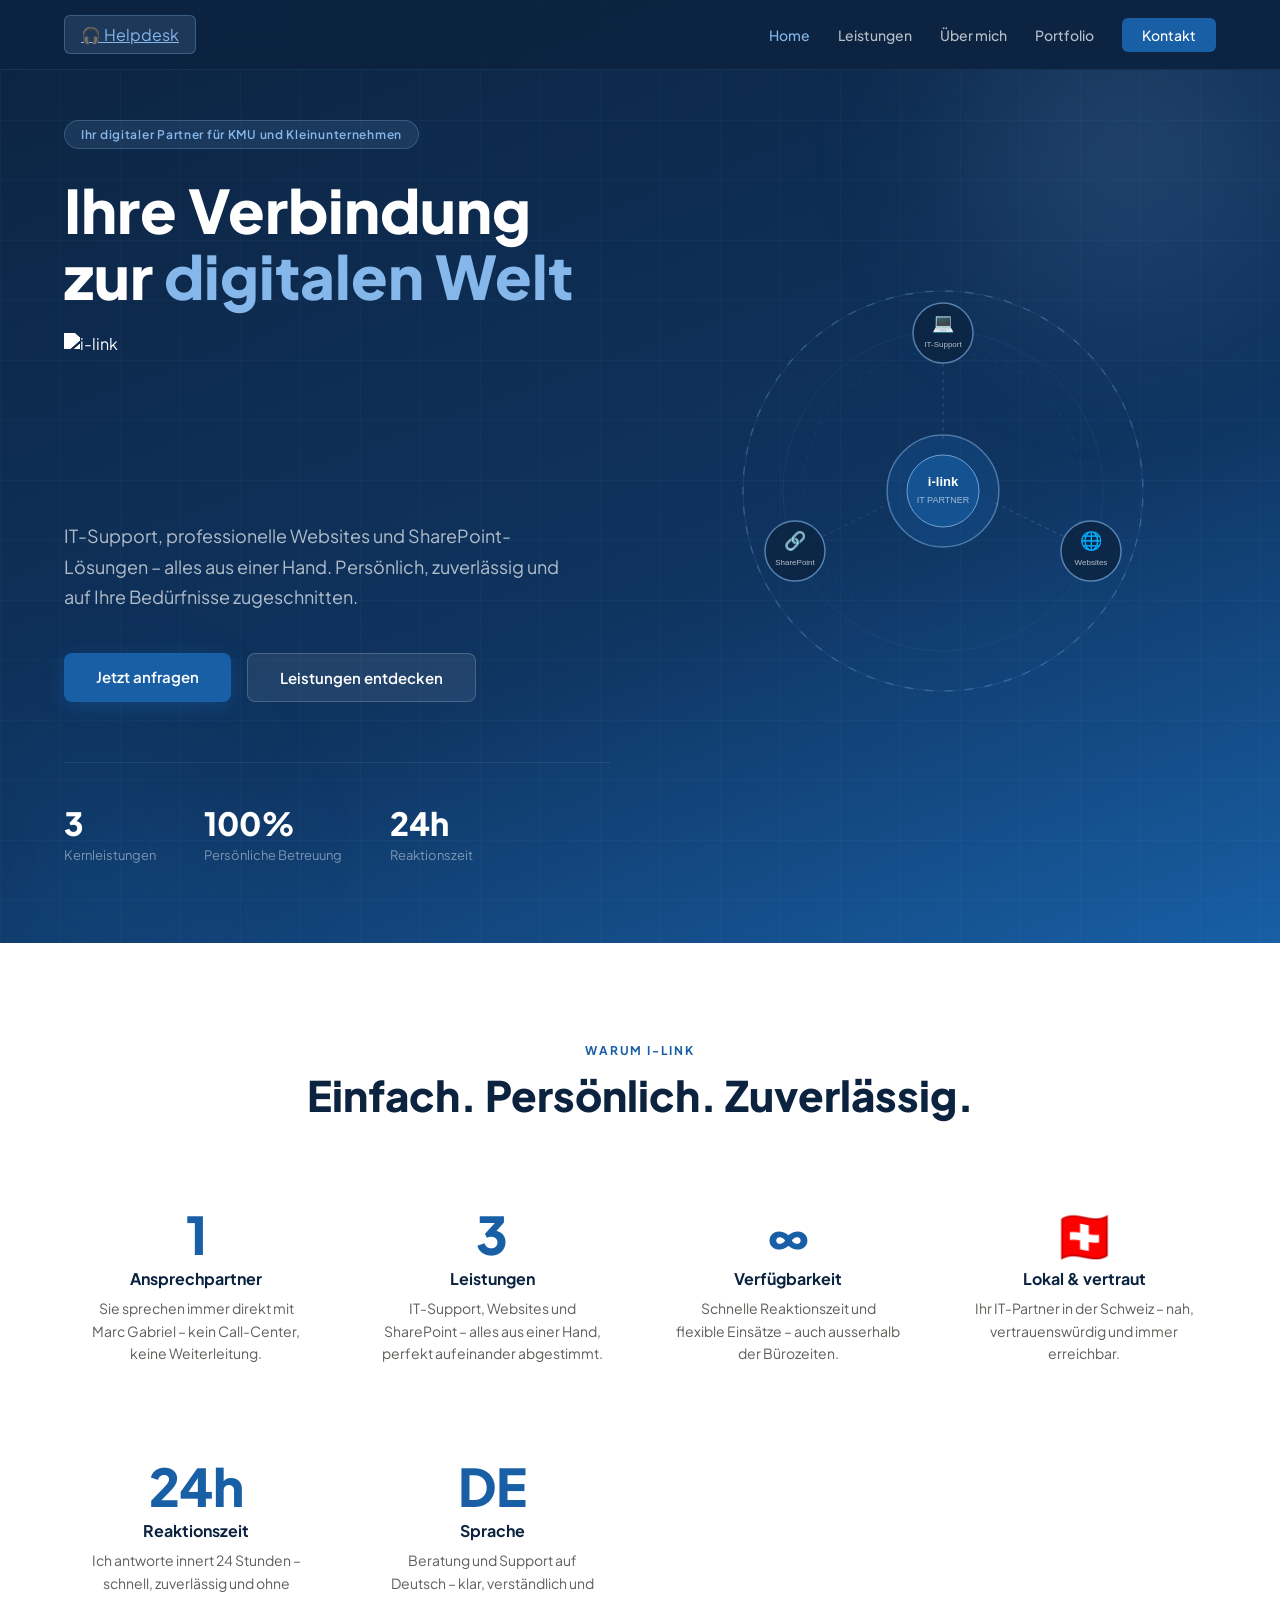
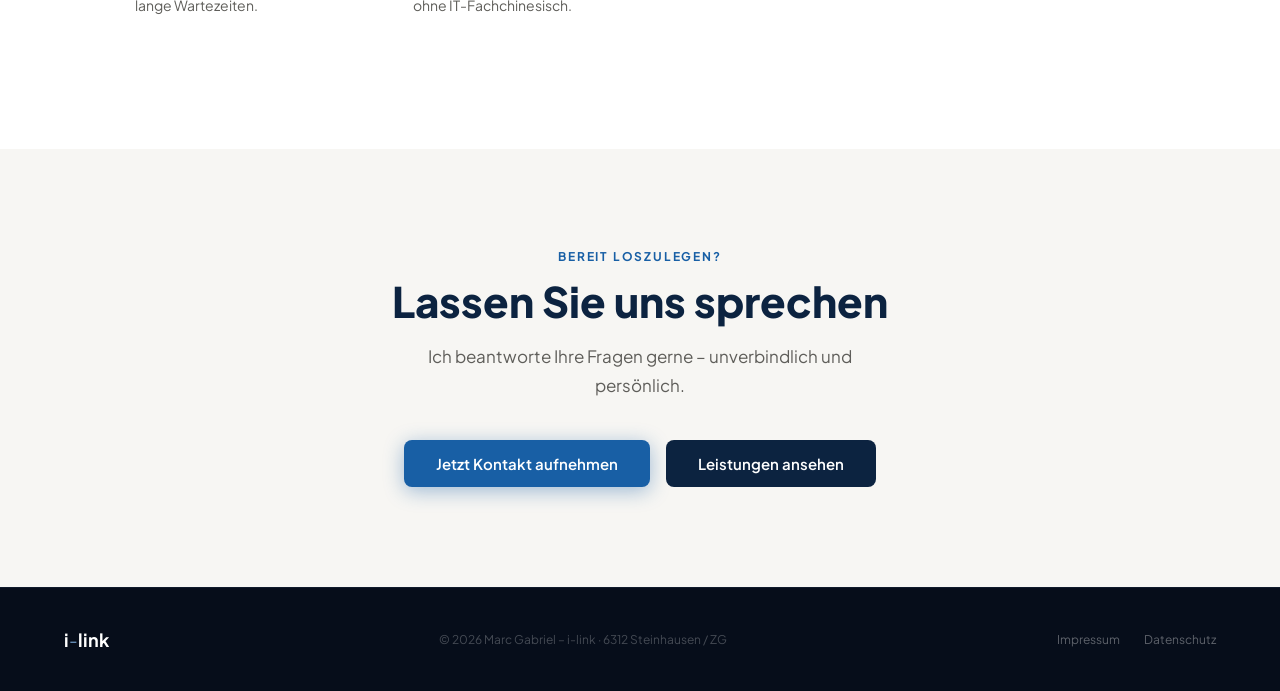
==== index.html @ 724ae257 "Add files via upload" ====
<!DOCTYPE html>
<html lang="de">
<head>
  <meta charset="UTF-8">
  <meta name="viewport" content="width=device-width, initial-scale=1.0">
  <title>i-link – Ihre Verbindung zur digitalen Welt</title>
  <link rel="stylesheet" href="style.css">
  <style>
    .hero { background: linear-gradient(160deg, var(--blue-dark) 0%, #0f3460 60%, #185FA5 100%); min-height: 100vh; display: grid; grid-template-columns: 1fr 1fr; align-items: center; gap: 60px; padding: 120px 5% 80px; position: relative; overflow: hidden; }
    .hero::before { content: ''; position: absolute; inset: 0; background-image: linear-gradient(rgba(133,183,235,0.04) 1px, transparent 1px), linear-gradient(90deg, rgba(133,183,235,0.04) 1px, transparent 1px); background-size: 60px 60px; pointer-events: none; }
    .orb { position: absolute; border-radius: 50%; filter: blur(60px); animation: float 8s ease-in-out infinite; pointer-events: none; }
    .orb-1 { width: 500px; height: 500px; background: radial-gradient(circle, rgba(133,183,235,0.18) 0%, transparent 70%); top: -100px; right: -100px; }
    .orb-2 { width: 350px; height: 350px; background: radial-gradient(circle, rgba(24,95,165,0.25) 0%, transparent 70%); bottom: -80px; left: -80px; animation-delay: -3s; }
    @keyframes float { 0%,100% { transform: translateY(0) scale(1); } 50% { transform: translateY(-30px) scale(1.05); } }
    .hero-content { max-width: 680px; position: relative; z-index: 1; }
    .hero-badge { display: inline-flex; align-items: center; gap: 8px; background: rgba(133,183,235,0.12); border: 1px solid rgba(133,183,235,0.25); color: var(--blue-mid); padding: 6px 16px; border-radius: 99px; font-size: 12px; font-weight: 600; letter-spacing: 0.06em; margin-bottom: 28px; animation: fadeSlideDown 0.8s ease 0.2s both; }
    @keyframes fadeSlideDown { from { opacity: 0; transform: translateY(-20px); } to { opacity: 1; transform: translateY(0); } }
    .hero h1 { font-size: clamp(36px, 5vw, 60px); font-weight: 800; color: var(--white); line-height: 1.1; margin-bottom: 24px; animation: fadeSlideUp 0.9s ease 0.4s both; }
    .hero h1 span { color: var(--blue-mid); }
    @keyframes fadeSlideUp { from { opacity: 0; transform: translateY(30px); } to { opacity: 1; transform: translateY(0); } }
    .hero-sub { font-size: 18px; color: rgba(255,255,255,0.68); line-height: 1.7; margin-bottom: 40px; max-width: 520px; animation: fadeSlideUp 0.9s ease 0.6s both; }
    .hero-btns { display: flex; gap: 16px; flex-wrap: wrap; animation: fadeSlideUp 0.9s ease 0.8s both; }
    .hero-stats { display: flex; gap: 48px; margin-top: 60px; padding-top: 40px; border-top: 1px solid rgba(255,255,255,0.08); animation: fadeSlideUp 0.9s ease 1s both; }
    .stat-num { font-size: 32px; font-weight: 800; color: var(--white); }
    .stat-label { font-size: 13px; color: rgba(255,255,255,0.45); margin-top: 4px; }
    .hero-visual { position: relative; z-index: 1; display: flex; align-items: center; justify-content: center; }
    .why-grid { display: grid; grid-template-columns: repeat(auto-fit, minmax(220px, 1fr)); gap: 32px; }
    .why-item { text-align: center; padding: 32px 20px; border-radius: 16px; transition: background 0.3s, transform 0.3s; }
    .why-item:hover { background: var(--blue-light); transform: translateY(-4px); }
    .why-num { font-size: 52px; font-weight: 800; color: var(--blue-main); line-height: 1; margin-bottom: 8px; display: block; }
    .why-title { font-size: 16px; font-weight: 700; color: var(--blue-dark); margin-bottom: 8px; }
    .why-desc { font-size: 14px; color: var(--gray); line-height: 1.6; }
    @media (max-width: 900px) { .hero { grid-template-columns: 1fr; } .hero-visual { display: none; } }
    @media (max-width: 768px) { .hero { padding: 100px 5% 60px; } .hero-stats { gap: 20px; flex-wrap: wrap; } }
  </style>
</head>
<body>

<nav id="navbar">
  <a href="mailto:helpdesk@i-link.ch" class="nav-helpdesk">🎧 Helpdesk</a>
  <ul class="nav-links">
    <li><a href="index.html" class="active">Home</a></li>
    <li><a href="leistungen.html">Leistungen</a></li>
    <li><a href="ueber-mich.html">Über mich</a></li>
    <li><a href="portfolio.html">Portfolio</a></li>
    <li><a href="kontakt.html" class="nav-cta">Kontakt</a></li>
  </ul>
  <div class="hamburger" id="hamburger" onclick="toggleMenu()">
    <span id="h1"></span><span id="h2"></span><span id="h3"></span>
  </div>
</nav>
<div class="mobile-menu" id="mobileMenu">
  <a href="index.html" onclick="toggleMenu()">Home</a>
  <a href="leistungen.html" onclick="toggleMenu()">Leistungen</a>
  <a href="ueber-mich.html" onclick="toggleMenu()">Über mich</a>
  <a href="portfolio.html" onclick="toggleMenu()">Portfolio</a>
  <a href="kontakt.html" onclick="toggleMenu()" class="nav-cta">Kontakt</a>
  <a href="mailto:helpdesk@i-link.ch" onclick="toggleMenu()">🎧 Helpdesk</a>
</div>

<!-- HERO -->
<section class="hero">
  <div class="orb orb-1"></div>
  <div class="orb orb-2"></div>
  <div class="hero-content">
    <div class="hero-badge">Ihr digitaler Partner für KMU und Kleinunternehmen</div>
    <h1>Ihre Verbindung zur <span>digitalen Welt</span></h1>
    <div style="margin-bottom:28px;">
      <img src="Logo_Slogan.png" alt="i-link" style="height:160px;width:auto;display:block;mix-blend-mode:screen;filter:brightness(10);">
    </div>
    <p class="hero-sub">IT-Support, professionelle Websites und SharePoint-Lösungen – alles aus einer Hand. Persönlich, zuverlässig und auf Ihre Bedürfnisse zugeschnitten.</p>
    <div class="hero-btns">
      <a href="kontakt.html" class="btn-primary">Jetzt anfragen</a>
      <a href="leistungen.html" class="btn-secondary">Leistungen entdecken</a>
    </div>
    <div class="hero-stats">
      <div><div class="stat-num">3</div><div class="stat-label">Kernleistungen</div></div>
      <div><div class="stat-num">100%</div><div class="stat-label">Persönliche Betreuung</div></div>
      <div><div class="stat-num">24h</div><div class="stat-label">Reaktionszeit</div></div>
    </div>
  </div>
  <div class="hero-visual">
    <svg viewBox="0 0 480 480" width="100%" style="max-width:480px;" xmlns="http://www.w3.org/2000/svg">
      <circle cx="240" cy="240" r="200" fill="none" stroke="rgba(133,183,235,0.12)" stroke-width="1"/>
      <circle cx="240" cy="240" r="160" fill="none" stroke="rgba(133,183,235,0.08)" stroke-width="1"/>
      <circle cx="240" cy="240" r="200" fill="none" stroke="rgba(133,183,235,0.25)" stroke-width="1.5" stroke-dasharray="8 12">
        <animateTransform attributeName="transform" type="rotate" from="0 240 240" to="360 240 240" dur="30s" repeatCount="indefinite"/>
      </circle>
      <circle cx="240" cy="240" r="140" fill="none" stroke="rgba(24,95,165,0.3)" stroke-width="1" stroke-dasharray="4 8">
        <animateTransform attributeName="transform" type="rotate" from="360 240 240" to="0 240 240" dur="20s" repeatCount="indefinite"/>
      </circle>
      <circle cx="240" cy="240" r="52" fill="rgba(24,95,165,0.3)" stroke="rgba(133,183,235,0.5)" stroke-width="1.5">
        <animate attributeName="r" values="52;56;52" dur="3s" repeatCount="indefinite"/>
      </circle>
      <circle cx="240" cy="240" r="36" fill="rgba(24,95,165,0.6)" stroke="rgba(133,183,235,0.8)" stroke-width="1"/>
      <text x="240" y="235" text-anchor="middle" fill="white" font-size="13" font-family="sans-serif" font-weight="600">i-link</text>
      <text x="240" y="252" text-anchor="middle" fill="rgba(255,255,255,0.6)" font-size="9" font-family="sans-serif">IT PARTNER</text>
      <line x1="240" y1="188" x2="240" y2="100" stroke="rgba(133,183,235,0.4)" stroke-width="1" stroke-dasharray="4 4"><animate attributeName="stroke-opacity" values="0.4;0.8;0.4" dur="2s" repeatCount="indefinite"/></line>
      <circle cx="240" cy="82" r="30" fill="rgba(12,35,64,0.8)" stroke="rgba(133,183,235,0.6)" stroke-width="1.5"/>
      <text x="240" y="78" text-anchor="middle" fill="white" font-size="18">💻</text>
      <text x="240" y="96" text-anchor="middle" fill="rgba(255,255,255,0.7)" font-size="8" font-family="sans-serif">IT-Support</text>
      <line x1="292" y1="252" x2="370" y2="290" stroke="rgba(133,183,235,0.4)" stroke-width="1" stroke-dasharray="4 4"><animate attributeName="stroke-opacity" values="0.4;0.8;0.4" dur="2.5s" repeatCount="indefinite" begin="0.8s"/></line>
      <circle cx="388" cy="300" r="30" fill="rgba(12,35,64,0.8)" stroke="rgba(133,183,235,0.6)" stroke-width="1.5"/>
      <text x="388" y="296" text-anchor="middle" fill="white" font-size="18">🌐</text>
      <text x="388" y="314" text-anchor="middle" fill="rgba(255,255,255,0.7)" font-size="8" font-family="sans-serif">Websites</text>
      <line x1="188" y1="252" x2="110" y2="290" stroke="rgba(133,183,235,0.4)" stroke-width="1" stroke-dasharray="4 4"><animate attributeName="stroke-opacity" values="0.4;0.8;0.4" dur="3s" repeatCount="indefinite" begin="1.5s"/></line>
      <circle cx="92" cy="300" r="30" fill="rgba(12,35,64,0.8)" stroke="rgba(133,183,235,0.6)" stroke-width="1.5"/>
      <text x="92" y="296" text-anchor="middle" fill="white" font-size="18">🔗</text>
      <text x="92" y="314" text-anchor="middle" fill="rgba(255,255,255,0.7)" font-size="8" font-family="sans-serif">SharePoint</text>
    </svg>
  </div>
</section>

<!-- WARUM i-link -->
<section class="section section-light">
  <div style="text-align:center;margin-bottom:56px;">
    <div class="reveal"><div class="section-tag">Warum i-link</div></div>
    <div class="reveal reveal-delay-1"><h2 class="section-title">Einfach. Persönlich. Zuverlässig.</h2></div>
  </div>
  <div class="why-grid">
    <div class="why-item reveal reveal-delay-1"><span class="why-num">1</span><div class="why-title">Ansprechpartner</div><div class="why-desc">Sie sprechen immer direkt mit Marc Gabriel – kein Call-Center, keine Weiterleitung.</div></div>
    <div class="why-item reveal reveal-delay-2"><span class="why-num">3</span><div class="why-title">Leistungen</div><div class="why-desc">IT-Support, Websites und SharePoint – alles aus einer Hand, perfekt aufeinander abgestimmt.</div></div>
    <div class="why-item reveal reveal-delay-3"><span class="why-num">∞</span><div class="why-title">Verfügbarkeit</div><div class="why-desc">Schnelle Reaktionszeit und flexible Einsätze – auch ausserhalb der Bürozeiten.</div></div>
    <div class="why-item reveal reveal-delay-4"><span class="why-num">🇨🇭</span><div class="why-title">Lokal & vertraut</div><div class="why-desc">Ihr IT-Partner in der Schweiz – nah, vertrauenswürdig und immer erreichbar.</div></div>
    <div class="why-item reveal reveal-delay-1"><span class="why-num">24h</span><div class="why-title">Reaktionszeit</div><div class="why-desc">Ich antworte innert 24 Stunden – schnell, zuverlässig und ohne lange Wartezeiten.</div></div>
    <div class="why-item reveal reveal-delay-2"><span class="why-num">DE</span><div class="why-title">Sprache</div><div class="why-desc">Beratung und Support auf Deutsch – klar, verständlich und ohne IT-Fachchinesisch.</div></div>
  </div>
</section>

<!-- CTA -->
<section class="section section-gray">
  <div style="text-align:center;" class="reveal">
    <div class="section-tag">Bereit loszulegen?</div>
    <h2 class="section-title">Lassen Sie uns sprechen</h2>
    <p style="font-size:17px;color:var(--gray);line-height:1.7;max-width:500px;margin:0 auto 40px;">Ich beantworte Ihre Fragen gerne – unverbindlich und persönlich.</p>
    <div style="display:flex;gap:16px;justify-content:center;flex-wrap:wrap;">
      <a href="kontakt.html" class="btn-primary">Jetzt Kontakt aufnehmen</a>
      <a href="leistungen.html" style="background:var(--blue-dark);color:var(--white);padding:14px 32px;border-radius:8px;font-size:15px;font-weight:600;text-decoration:none;transition:opacity 0.2s;">Leistungen ansehen</a>
    </div>
  </div>
</section>

<footer>
  <div class="footer-logo">i<span>-</span>link</div>
  <div class="footer-copy">© 2026 Marc Gabriel – i-link · 6312 Steinhausen / ZG</div>
  <div class="footer-links">
    <a href="impressum.html">Impressum</a>
    <a href="datenschutz.html">Datenschutz</a>
  </div>
</footer>

<script src="script.js"></script>
</body>
</html>
---- style.css ----
@import url('https://fonts.googleapis.com/css2?family=Plus+Jakarta+Sans:wght@300;400;500;600;700;800&display=swap');

:root {
  --blue-dark: #0C2340;
  --blue-main: #185FA5;
  --blue-mid: #85B7EB;
  --blue-light: #E6F1FB;
  --anthrazit: #2C2C2A;
  --gray: #5F5E5A;
  --gray-light: #F7F6F3;
  --white: #ffffff;
}

* { margin: 0; padding: 0; box-sizing: border-box; }
html { scroll-behavior: smooth; }
body { font-family: 'Plus Jakarta Sans', sans-serif; color: var(--anthrazit); background: var(--white); overflow-x: hidden; }

/* REVEAL */
.reveal { opacity: 0; transform: translateY(40px); transition: opacity 0.7s ease, transform 0.7s ease; }
.reveal.visible { opacity: 1; transform: translateY(0); }
.reveal-delay-1 { transition-delay: 0.1s; }
.reveal-delay-2 { transition-delay: 0.2s; }
.reveal-delay-3 { transition-delay: 0.3s; }
.reveal-delay-4 { transition-delay: 0.4s; }

/* NAV */
nav {
  position: fixed; top: 0; left: 0; right: 0; z-index: 100;
  background: rgba(12,35,64,0.92);
  backdrop-filter: blur(16px);
  padding: 0 5%; height: 70px;
  display: flex; align-items: center; justify-content: space-between;
  border-bottom: 1px solid rgba(133,183,235,0.1);
  transition: background 0.3s;
}
nav.scrolled { background: rgba(12,35,64,0.98); box-shadow: 0 4px 30px rgba(0,0,0,0.3); }
.nav-logo { display: flex; align-items: center; gap: 12px; text-decoration: none; }
.nav-logo-text { font-size: 24px; font-weight: 700; color: var(--white); }
.nav-logo-text span { font-weight: 300; color: var(--blue-mid); }
.nav-tagline { font-size: 10px; color: var(--blue-mid); letter-spacing: 0.1em; }
.nav-links { display: flex; gap: 28px; list-style: none; align-items: center; }
.nav-links a { color: rgba(255,255,255,0.7); text-decoration: none; font-size: 14px; font-weight: 500; transition: color 0.2s; position: relative; }
.nav-links a::after { content: ''; position: absolute; bottom: -4px; left: 0; right: 0; height: 2px; background: var(--blue-mid); transform: scaleX(0); transition: transform 0.25s ease; }
.nav-links a:hover { color: var(--white); }
.nav-links a:hover::after { transform: scaleX(1); }
.nav-links a.active { color: var(--blue-mid); }
.nav-cta { background: var(--blue-main) !important; color: var(--white) !important; padding: 8px 20px !important; border-radius: 6px !important; }
.nav-cta::after { display: none !important; }
.nav-cta:hover { background: #1a6dbf !important; }
.nav-helpdesk { background: rgba(133,183,235,0.15) !important; border: 1px solid rgba(133,183,235,0.3) !important; color: var(--blue-mid) !important; padding: 8px 16px !important; border-radius: 6px !important; display: flex !important; align-items: center !important; gap: 6px !important; }
.nav-helpdesk::after { display: none !important; }

/* HAMBURGER */
.hamburger { display: none; flex-direction: column; gap: 5px; cursor: pointer; padding: 4px; }
.hamburger span { width: 24px; height: 2px; background: white; border-radius: 2px; transition: all 0.3s ease; display: block; }
.mobile-menu { display: none; position: fixed; top: 70px; left: 0; right: 0; background: rgba(12,35,64,0.98); backdrop-filter: blur(16px); padding: 16px 0; z-index: 99; border-bottom: 1px solid rgba(133,183,235,0.1); }
.mobile-menu.open { display: block; }
.mobile-menu a { display: block; padding: 14px 24px; color: rgba(255,255,255,0.8); text-decoration: none; font-size: 15px; font-weight: 500; border-bottom: 1px solid rgba(255,255,255,0.05); transition: color 0.2s, background 0.2s; }
.mobile-menu a:hover { color: white; background: rgba(255,255,255,0.05); }
.mobile-menu .nav-cta { margin: 12px 24px 4px; background: var(--blue-main) !important; border-radius: 8px; text-align: center; }

/* PAGE HERO */
.page-hero { background: linear-gradient(160deg, var(--blue-dark) 0%, #0f3460 100%); padding: 140px 5% 80px; position: relative; overflow: hidden; }
.page-hero::before { content: ''; position: absolute; inset: 0; background-image: linear-gradient(rgba(133,183,235,0.04) 1px, transparent 1px), linear-gradient(90deg, rgba(133,183,235,0.04) 1px, transparent 1px); background-size: 60px 60px; pointer-events: none; }
.page-hero-tag { font-size: 12px; font-weight: 700; letter-spacing: 0.15em; color: var(--blue-mid); text-transform: uppercase; margin-bottom: 12px; position: relative; z-index: 1; }
.page-hero h1 { font-size: clamp(32px, 5vw, 52px); font-weight: 800; color: var(--white); line-height: 1.1; position: relative; z-index: 1; }
.page-hero p { font-size: 17px; color: rgba(255,255,255,0.65); margin-top: 16px; max-width: 560px; line-height: 1.7; position: relative; z-index: 1; }

/* SECTIONS */
.section { padding: 100px 5%; }
.section-light { background: var(--white); }
.section-gray { background: var(--gray-light); }
.section-tag { font-size: 12px; font-weight: 700; letter-spacing: 0.15em; color: var(--blue-main); text-transform: uppercase; margin-bottom: 12px; }
.section-title { font-size: clamp(28px, 3.5vw, 42px); font-weight: 800; color: var(--blue-dark); line-height: 1.2; margin-bottom: 16px; }
.section-sub { font-size: 17px; color: var(--gray); line-height: 1.7; max-width: 560px; margin-bottom: 56px; }

/* CARDS */
.services-grid { display: grid; grid-template-columns: repeat(auto-fit, minmax(280px, 1fr)); gap: 24px; }
.service-card { background: var(--white); border: 1px solid #E8E6E0; border-radius: 16px; padding: 36px 32px; transition: transform 0.3s ease, box-shadow 0.3s ease; cursor: pointer; position: relative; overflow: hidden; }
.service-card::before { content: ''; position: absolute; top: 0; left: 0; right: 0; height: 3px; background: linear-gradient(90deg, var(--blue-main), var(--blue-mid)); transform: scaleX(0); transition: transform 0.3s ease; transform-origin: left; }
.service-card:hover { transform: translateY(-8px); box-shadow: 0 24px 48px rgba(12,35,64,0.12); border-color: transparent; }
.service-card:hover::before { transform: scaleX(1); }
.service-icon { width: 56px; height: 56px; background: var(--blue-light); border-radius: 14px; display: flex; align-items: center; justify-content: center; font-size: 26px; margin-bottom: 24px; transition: transform 0.3s ease; }
.service-card:hover .service-icon { transform: scale(1.1) rotate(-5deg); }
.service-title { font-size: 20px; font-weight: 700; color: var(--blue-dark); margin-bottom: 12px; }
.service-desc { font-size: 14px; color: var(--gray); line-height: 1.7; margin-bottom: 20px; }
.service-list { list-style: none; }
.service-list li { font-size: 13px; color: var(--gray); padding: 5px 0; display: flex; align-items: center; gap: 8px; }
.service-list li::before { content: '✓'; color: var(--blue-main); font-weight: 700; font-size: 12px; flex-shrink: 0; }

/* BUTTONS */
.btn-primary { background: var(--blue-main); color: var(--white); padding: 14px 32px; border-radius: 8px; font-size: 15px; font-weight: 600; text-decoration: none; transition: background 0.2s, transform 0.2s, box-shadow 0.2s; box-shadow: 0 4px 20px rgba(24,95,165,0.4); display: inline-block; }
.btn-primary:hover { background: #1a6dbf; transform: translateY(-3px); box-shadow: 0 8px 30px rgba(24,95,165,0.5); }
.btn-secondary { background: rgba(255,255,255,0.08); color: var(--white); padding: 14px 32px; border-radius: 8px; font-size: 15px; font-weight: 600; text-decoration: none; border: 1px solid rgba(255,255,255,0.18); transition: background 0.2s, transform 0.2s; display: inline-block; }
.btn-secondary:hover { background: rgba(255,255,255,0.15); transform: translateY(-3px); }

/* FOOTER */
footer { background: #060D1A; padding: 40px 5%; display: flex; justify-content: space-between; align-items: center; flex-wrap: wrap; gap: 16px; border-top: 1px solid rgba(133,183,235,0.08); }
.footer-logo { font-size: 18px; font-weight: 700; color: var(--white); }
.footer-logo span { font-weight: 300; color: var(--blue-mid); }
.footer-copy { font-size: 12px; color: rgba(255,255,255,0.25); }
.footer-links { display: flex; gap: 24px; }
.footer-links a { font-size: 12px; color: rgba(255,255,255,0.35); text-decoration: none; transition: color 0.2s; }
.footer-links a:hover { color: var(--white); }

/* CONTACT */
.contact-wrapper { background: var(--blue-dark); border-radius: 24px; padding: 80px 60px; display: grid; grid-template-columns: 1fr 1fr; gap: 80px; align-items: center; position: relative; overflow: hidden; }
.contact-wrapper::before { content: ''; position: absolute; top: -100px; right: -100px; width: 300px; height: 300px; background: radial-gradient(circle, rgba(133,183,235,0.08) 0%, transparent 70%); border-radius: 50%; }
.contact-info { margin-top: 32px; display: flex; flex-direction: column; gap: 16px; }
.contact-row { display: flex; align-items: center; gap: 16px; padding: 12px; border-radius: 10px; transition: background 0.2s; }
.contact-row:hover { background: rgba(255,255,255,0.05); }
.contact-icon { width: 44px; height: 44px; background: rgba(133,183,235,0.12); border-radius: 10px; display: flex; align-items: center; justify-content: center; font-size: 18px; flex-shrink: 0; }
.contact-label { font-size: 11px; color: rgba(255,255,255,0.35); margin-bottom: 2px; }
.contact-value { font-size: 14px; color: var(--white); font-weight: 500; }
.contact-value a { color: var(--blue-mid); text-decoration: none; }
.form-group { display: flex; flex-direction: column; gap: 6px; margin-bottom: 16px; }
.form-label { font-size: 12px; color: rgba(255,255,255,0.55); font-weight: 500; }
.form-input { background: rgba(255,255,255,0.07); border: 1px solid rgba(255,255,255,0.12); border-radius: 8px; padding: 12px 16px; color: var(--white); font-size: 14px; font-family: inherit; outline: none; transition: border-color 0.2s, background 0.2s; }
.form-input:focus { border-color: var(--blue-mid); background: rgba(255,255,255,0.1); }
.form-input::placeholder { color: rgba(255,255,255,0.25); }
textarea.form-input { resize: vertical; min-height: 120px; }
.form-submit { background: var(--blue-main); color: var(--white); border: none; padding: 14px 32px; border-radius: 8px; font-size: 15px; font-weight: 600; font-family: inherit; cursor: pointer; transition: background 0.2s, transform 0.2s; width: 100%; }
.form-submit:hover { background: #1a6dbf; transform: translateY(-2px); }

/* RESPONSIVE */
@media (max-width: 768px) {
  .nav-links { display: none; }
  .hamburger { display: flex; }
  .section { padding: 60px 5%; }
  .services-grid { grid-template-columns: 1fr; }
  .contact-wrapper { grid-template-columns: 1fr; padding: 40px 24px; gap: 40px; }
  footer { flex-direction: column; text-align: center; }
  .footer-links { justify-content: center; }
}
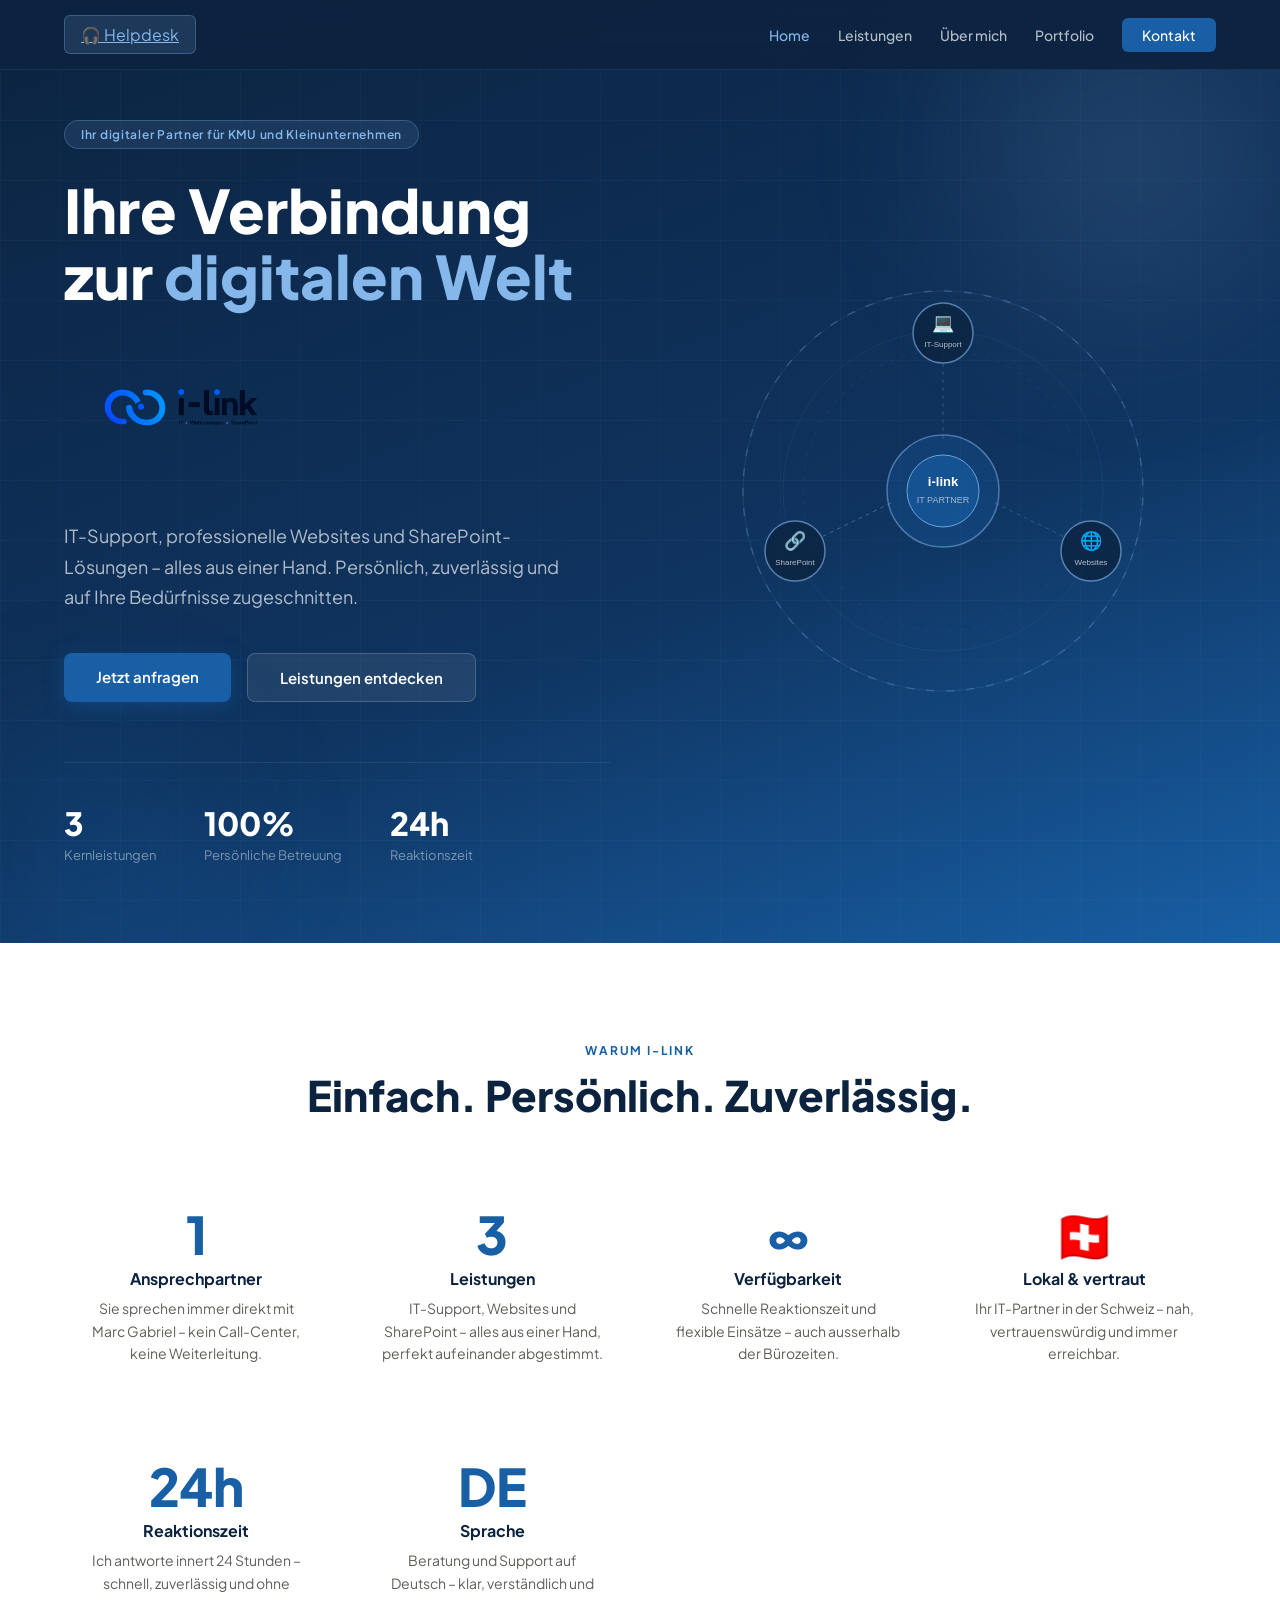
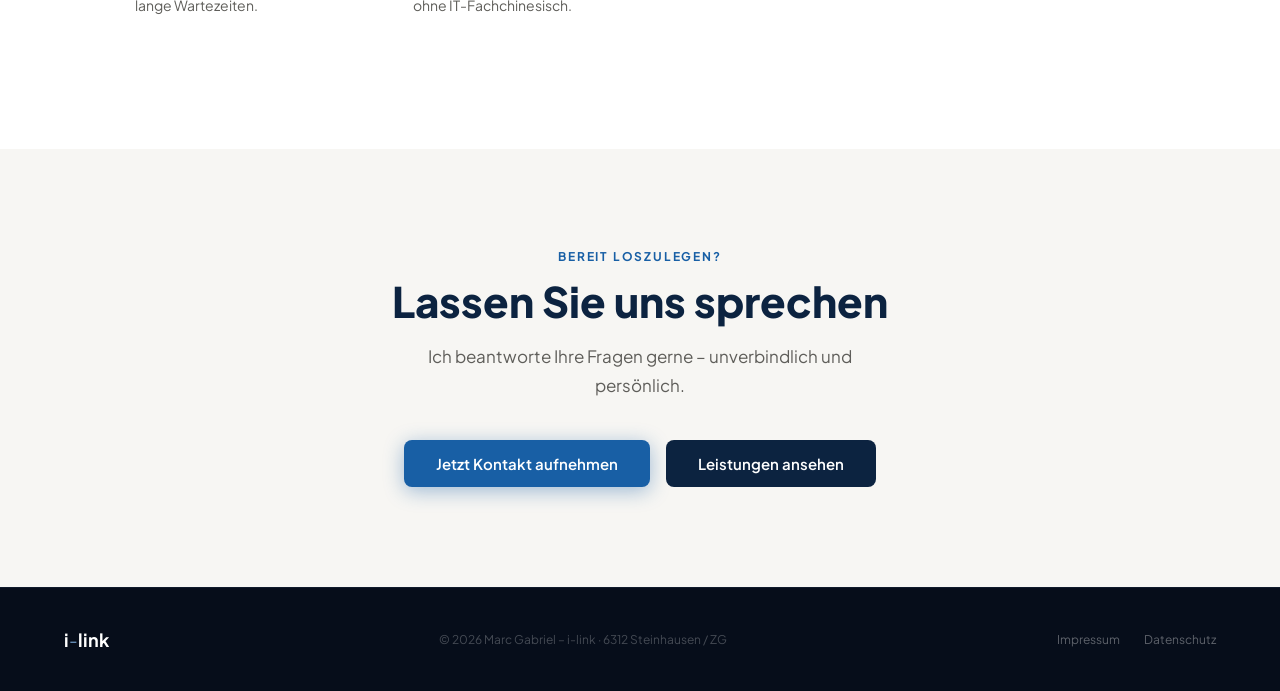
==== commit b584cbd8: "Add files via upload" ====
--- a/index.html
+++ b/index.html
@@ -66,7 +66,7 @@
     <div class="hero-badge">Ihr digitaler Partner für KMU und Kleinunternehmen</div>
     <h1>Ihre Verbindung zur <span>digitalen Welt</span></h1>
     <div style="margin-bottom:28px;">
-      <img src="Logo_Slogan.png" alt="i-link" style="height:160px;width:auto;display:block;mix-blend-mode:screen;filter:brightness(10);">
+      <img src="Klassisch.png" alt="i-link" style="height:160px;width:auto;display:block;mix-blend-mode:multiply;">
     </div>
     <p class="hero-sub">IT-Support, professionelle Websites und SharePoint-Lösungen – alles aus einer Hand. Persönlich, zuverlässig und auf Ihre Bedürfnisse zugeschnitten.</p>
     <div class="hero-btns">
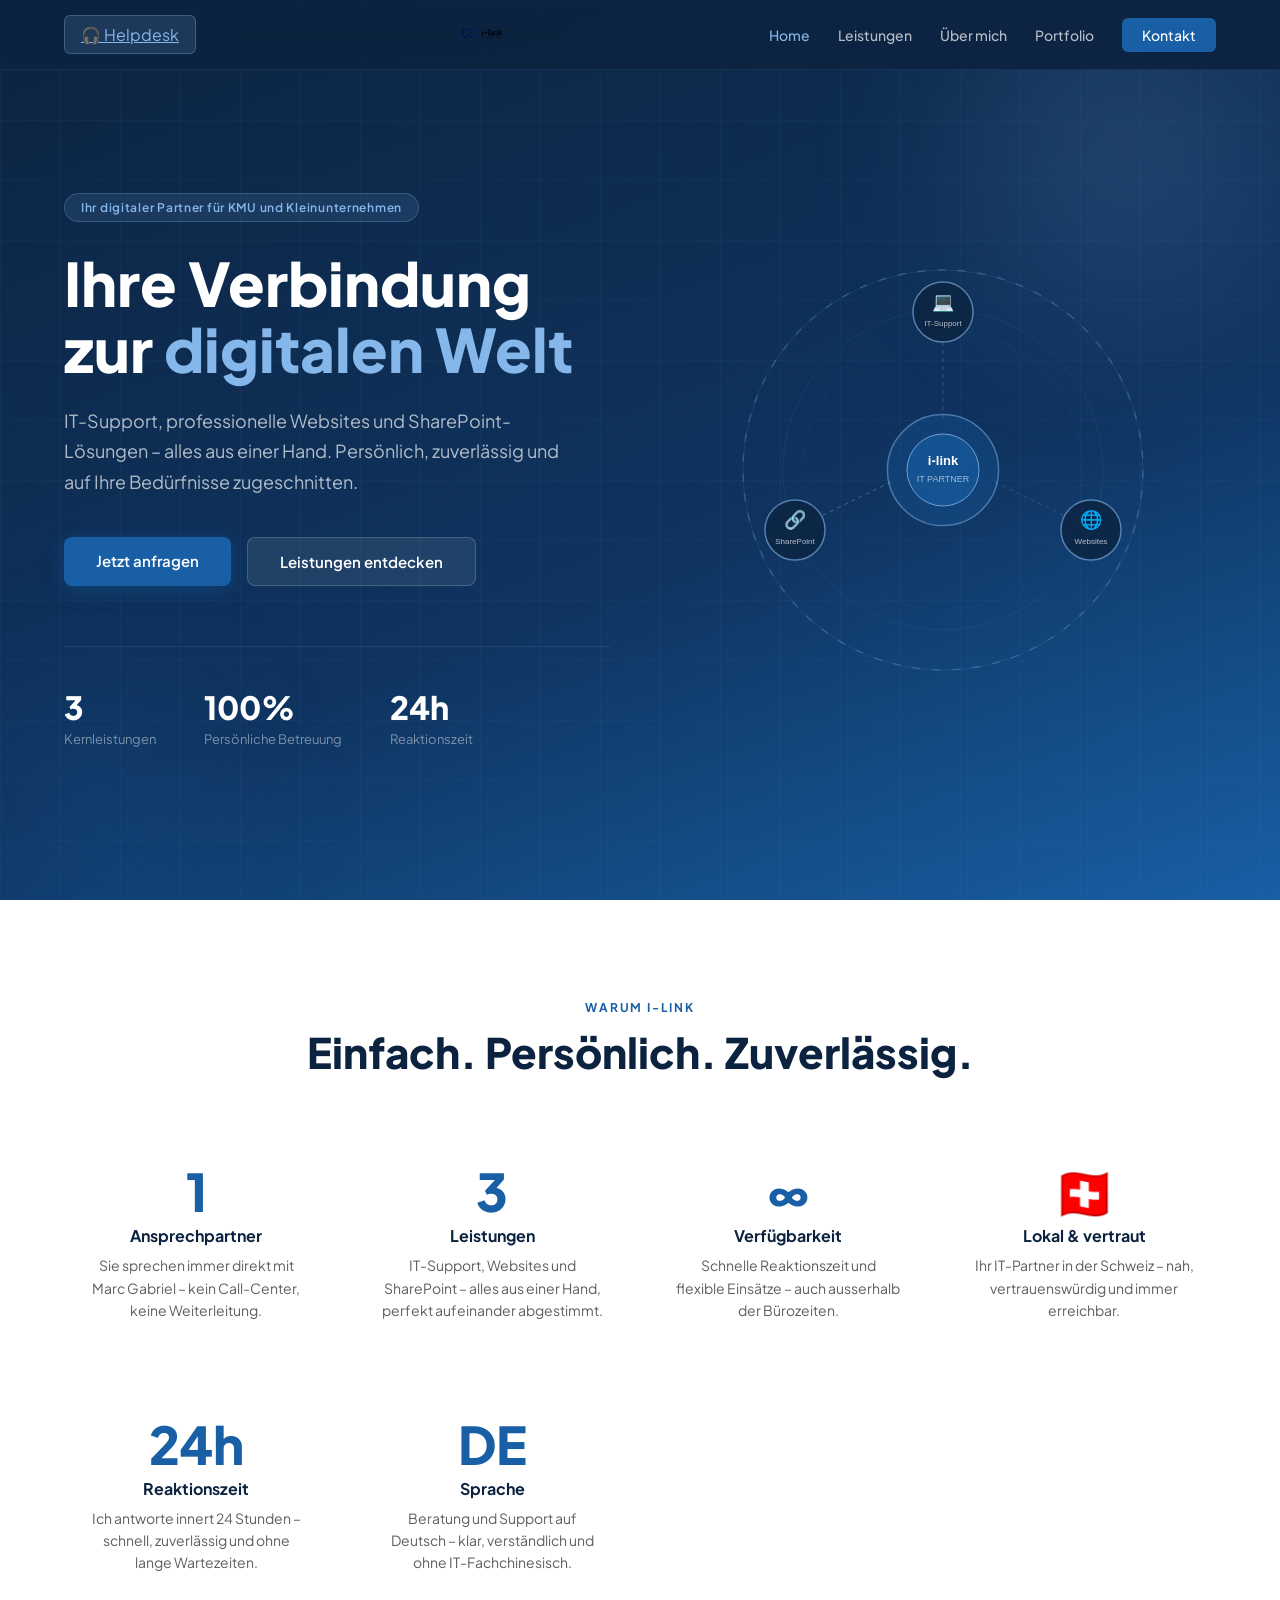
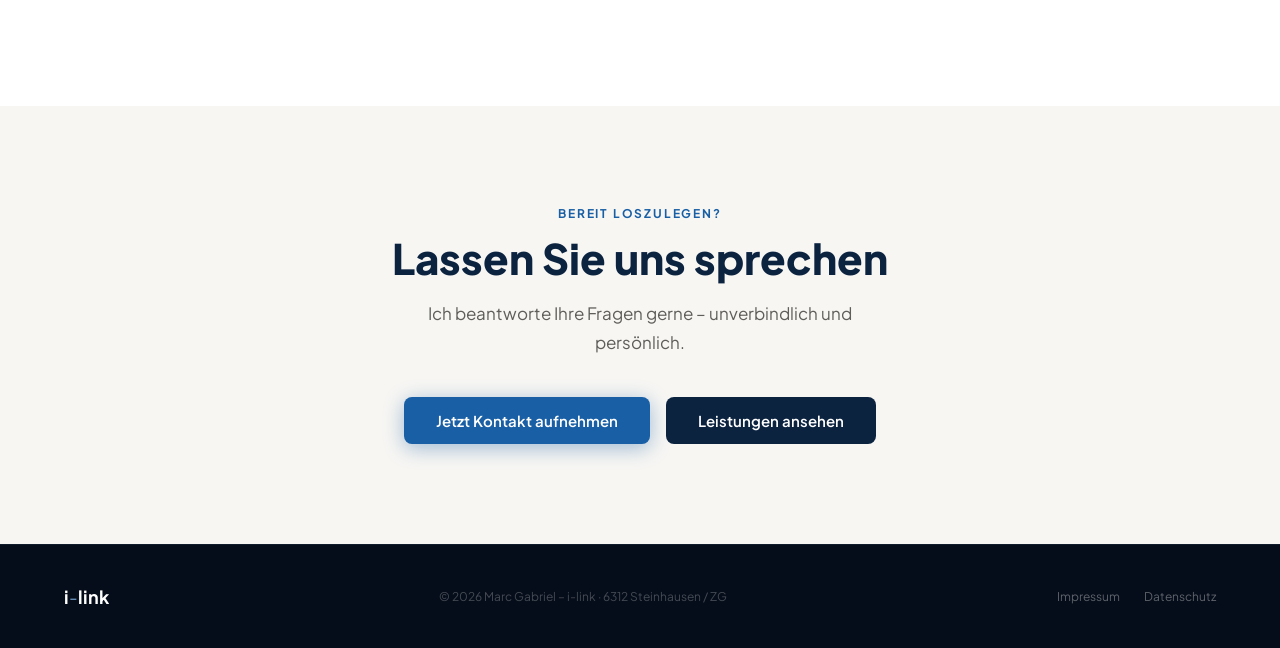
==== commit b1b28fb7: "Add files via upload" ====
--- a/index.html
+++ b/index.html
@@ -38,6 +38,9 @@
 
 <nav id="navbar">
   <a href="mailto:helpdesk@i-link.ch" class="nav-helpdesk">🎧 Helpdesk</a>
+  <a href="index.html" style="display:flex;align-items:center;">
+    <img src="Klassisch.png" alt="i-link" style="height:44px;width:auto;display:block;mix-blend-mode:multiply;">
+  </a>
   <ul class="nav-links">
     <li><a href="index.html" class="active">Home</a></li>
     <li><a href="leistungen.html">Leistungen</a></li>
@@ -65,9 +68,7 @@
   <div class="hero-content">
     <div class="hero-badge">Ihr digitaler Partner für KMU und Kleinunternehmen</div>
     <h1>Ihre Verbindung zur <span>digitalen Welt</span></h1>
-    <div style="margin-bottom:28px;">
-      <img src="Klassisch.png" alt="i-link" style="height:160px;width:auto;display:block;mix-blend-mode:multiply;">
-    </div>
+
     <p class="hero-sub">IT-Support, professionelle Websites und SharePoint-Lösungen – alles aus einer Hand. Persönlich, zuverlässig und auf Ihre Bedürfnisse zugeschnitten.</p>
     <div class="hero-btns">
       <a href="kontakt.html" class="btn-primary">Jetzt anfragen</a>
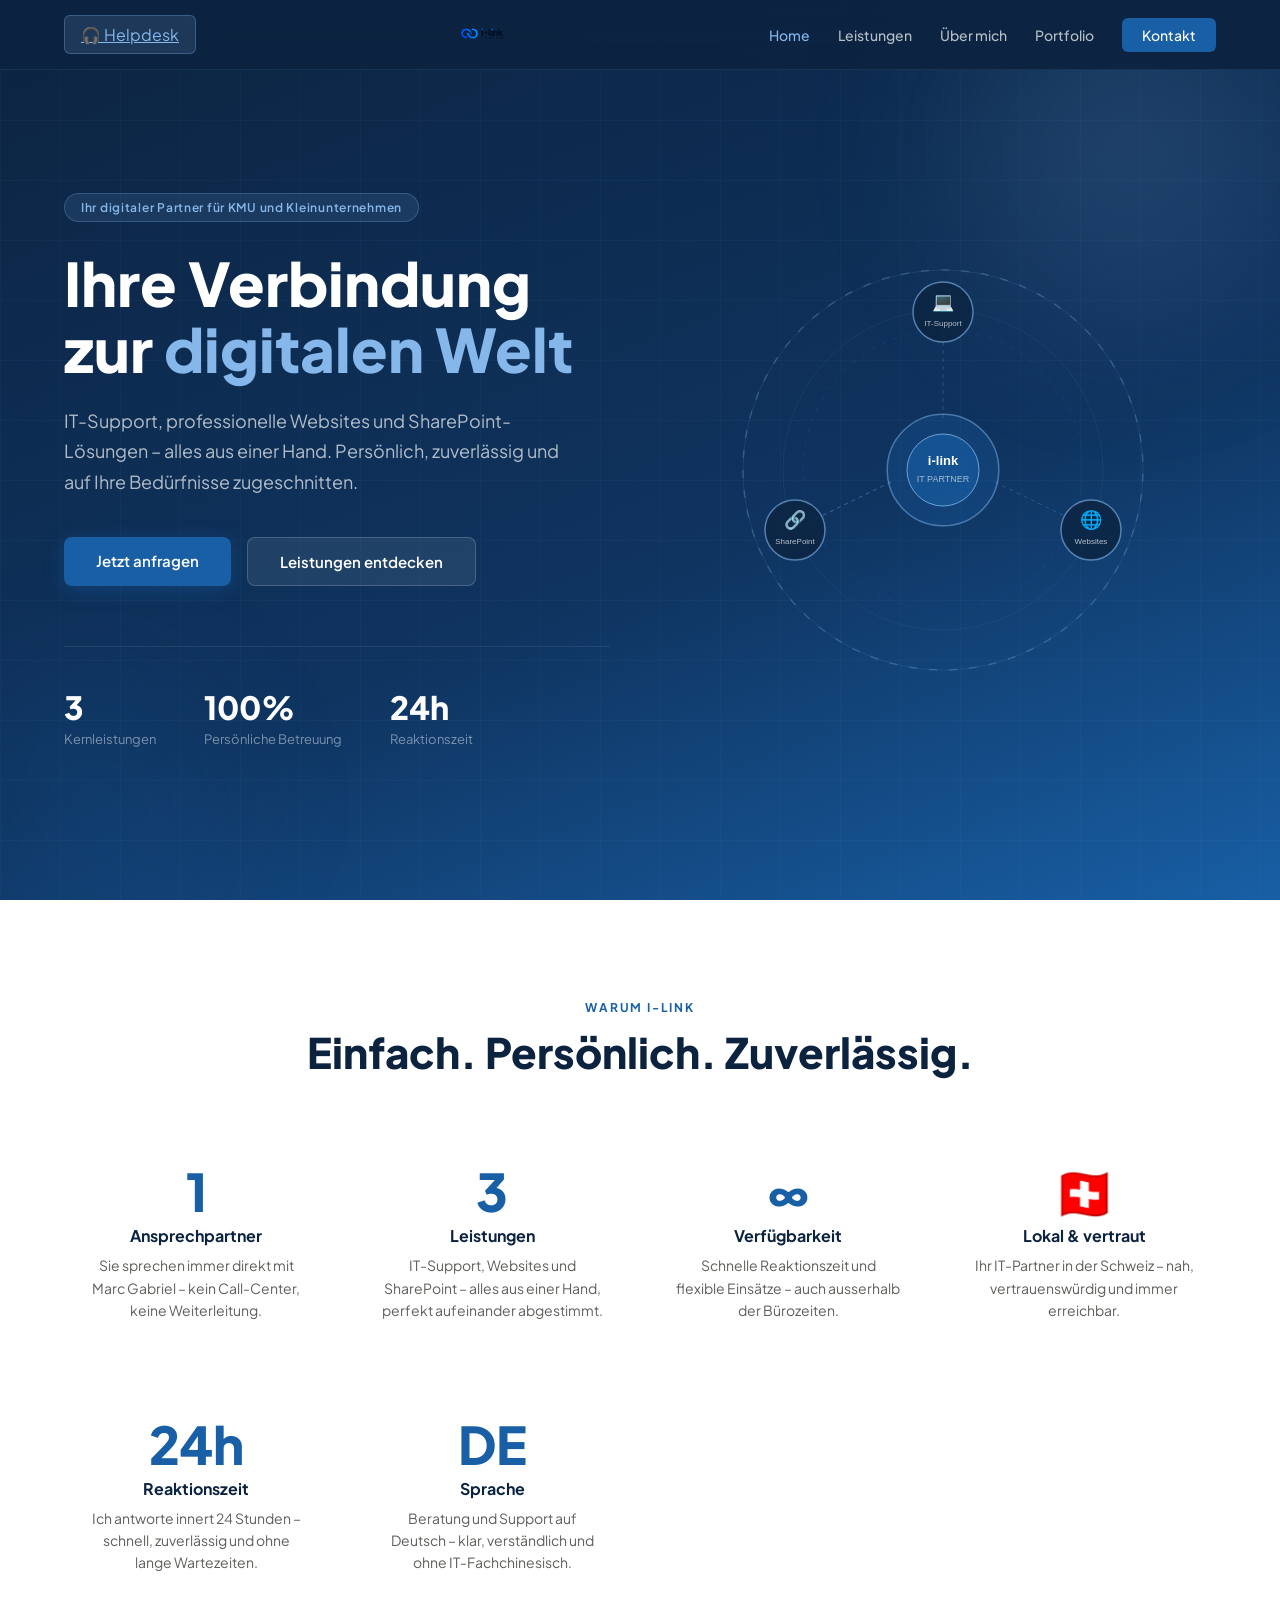
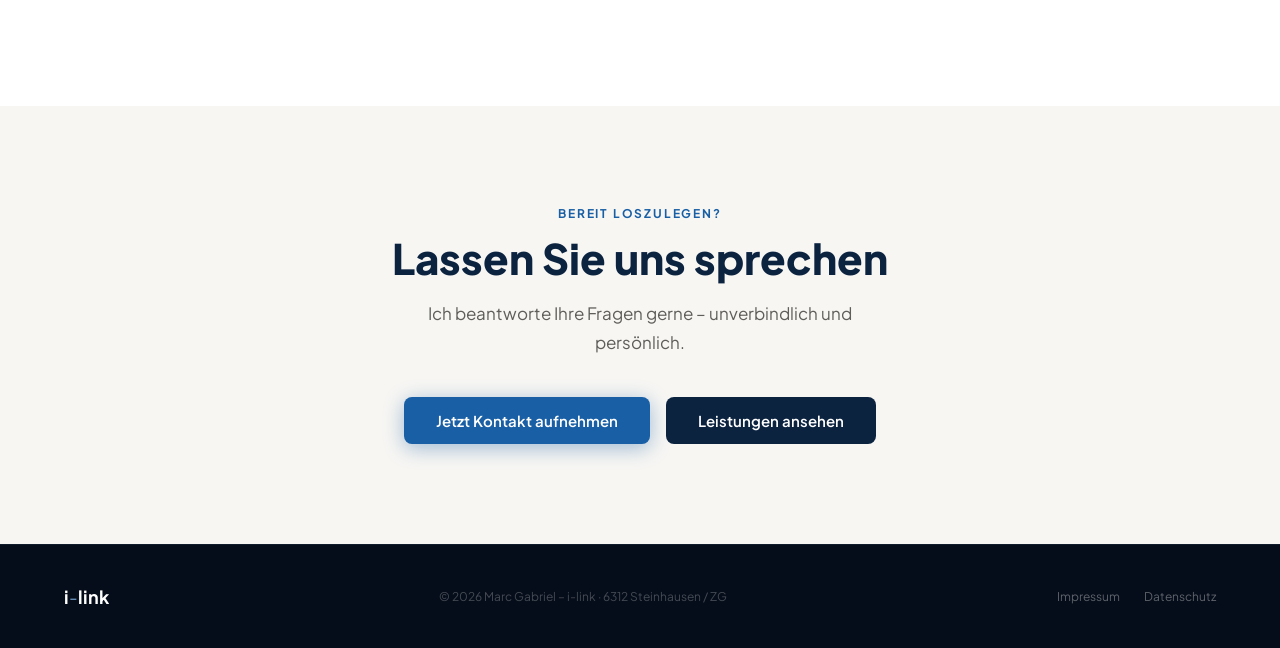
==== commit 2cd2bc0d: "Add files via upload" ====
--- a/index.html
+++ b/index.html
@@ -39,7 +39,7 @@
 <nav id="navbar">
   <a href="mailto:helpdesk@i-link.ch" class="nav-helpdesk">🎧 Helpdesk</a>
   <a href="index.html" style="display:flex;align-items:center;">
-    <img src="Klassisch.png" alt="i-link" style="height:44px;width:auto;display:block;mix-blend-mode:multiply;">
+    <img src="Klassisch.png" alt="i-link" style="height:44px;width:auto;display:block;">
   </a>
   <ul class="nav-links">
     <li><a href="index.html" class="active">Home</a></li>
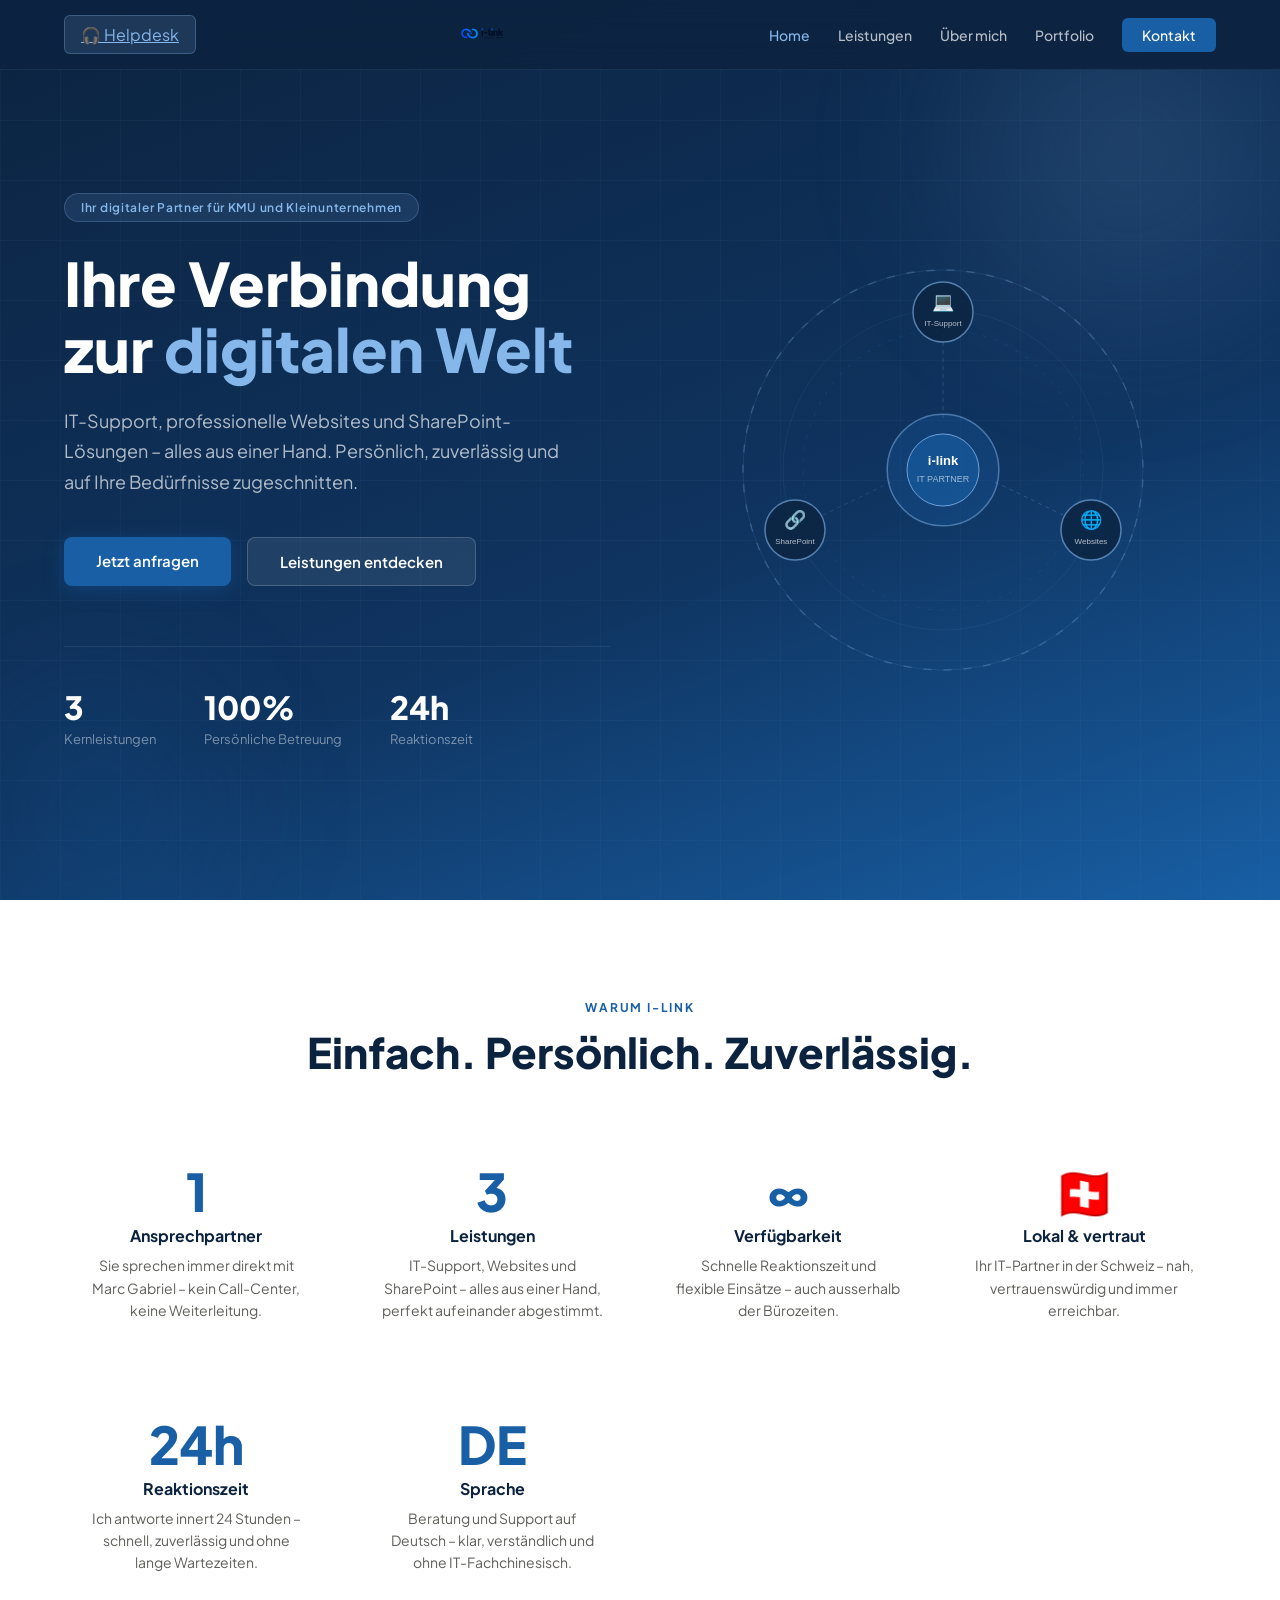
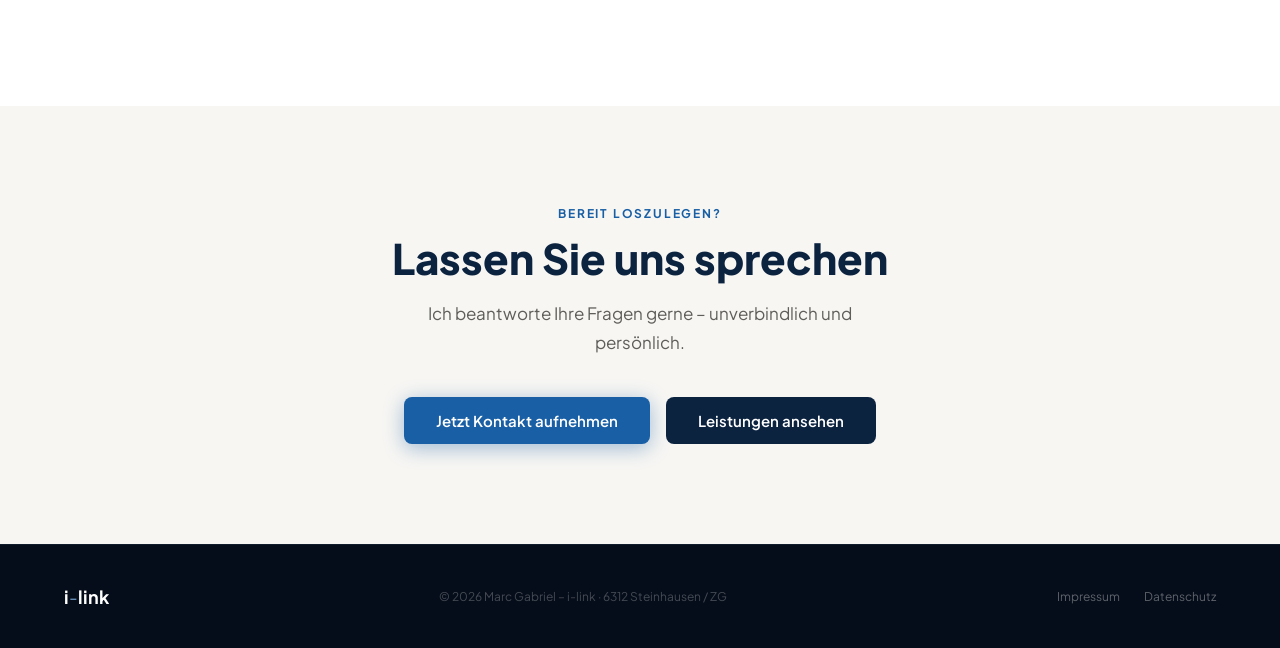
==== commit 29f3ce58: "Add files via upload" ====
--- a/index.html
+++ b/index.html
@@ -37,7 +37,7 @@
 <body>
 
 <nav id="navbar">
-  <a href="mailto:helpdesk@i-link.ch" class="nav-helpdesk">🎧 Helpdesk</a>
+  <a href="#" class="nav-helpdesk" id="nav-helpdesk" onclick="(function(){window.location.href='mailto:'+ 'helpdesk'+ '@'+ 'i-link.ch';return false;})()">🎧 Helpdesk</a>
   <a href="index.html" style="display:flex;align-items:center;">
     <img src="Klassisch.png" alt="i-link" style="height:44px;width:auto;display:block;">
   </a>
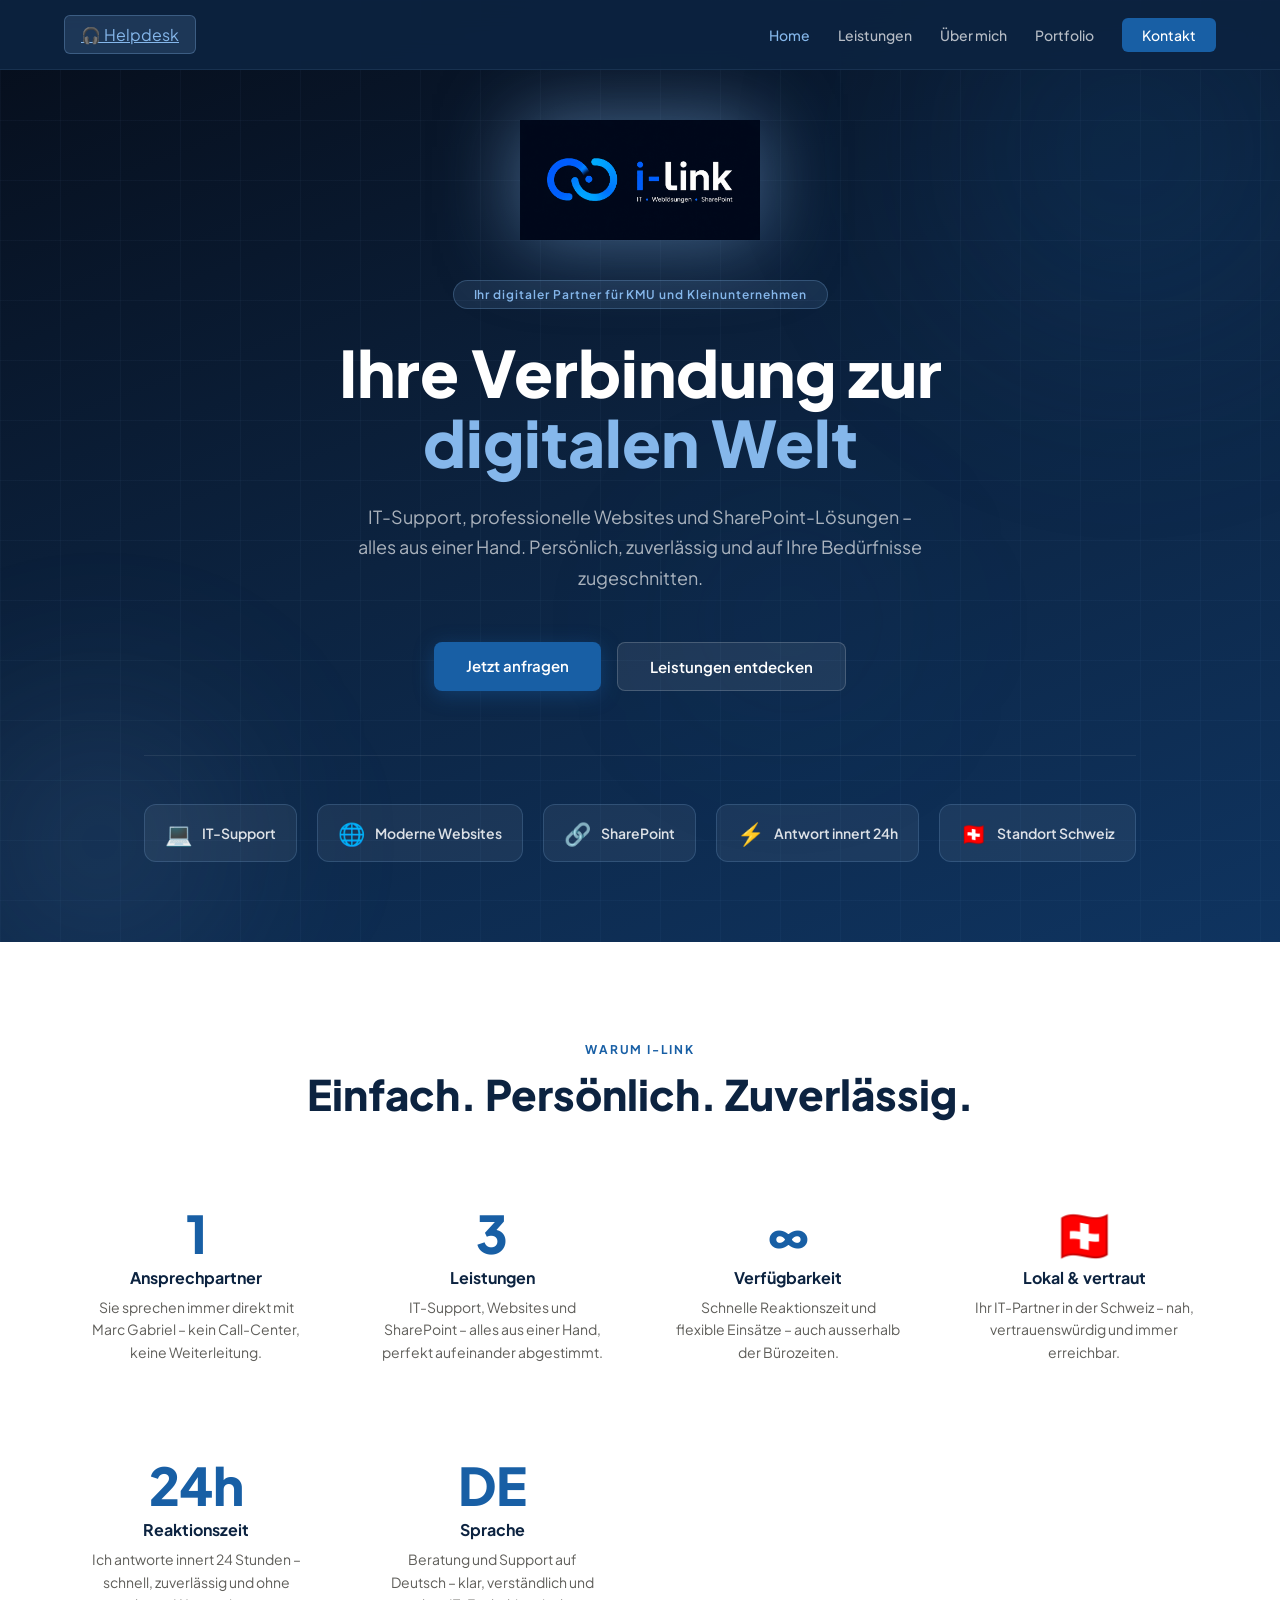
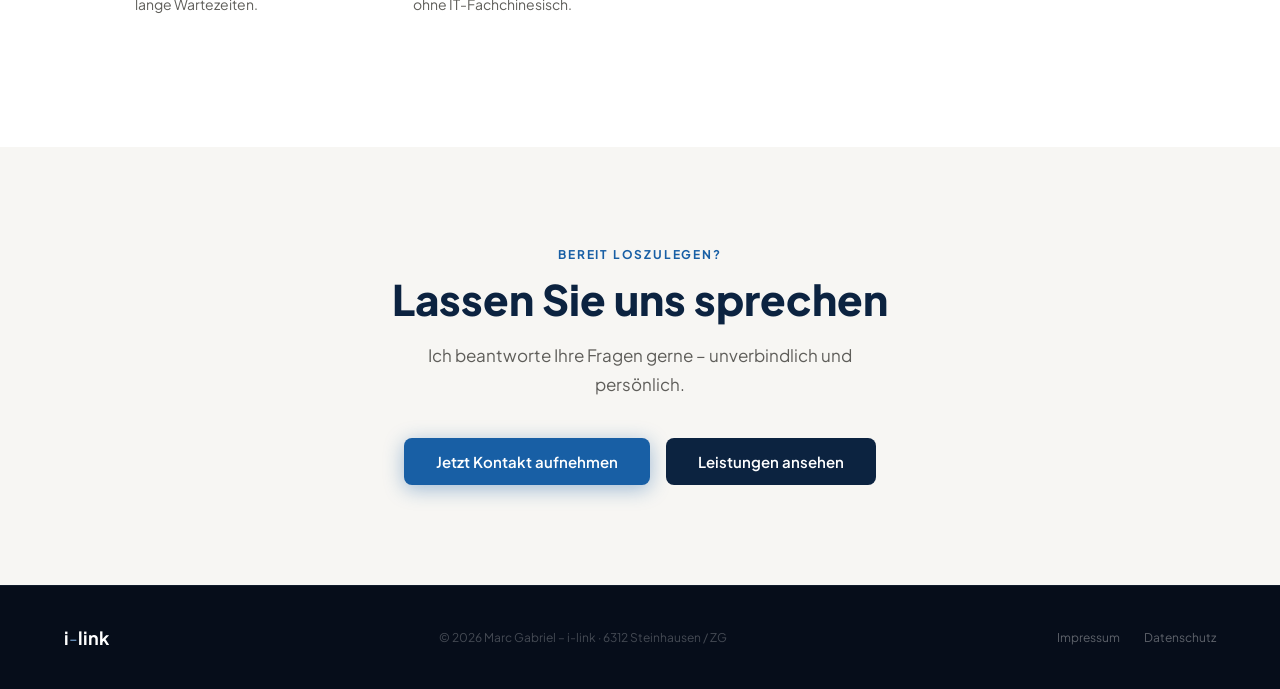
==== commit ed878413: "Add files via upload" ====
--- a/index.html
+++ b/index.html
@@ -6,41 +6,130 @@
   <title>i-link – Ihre Verbindung zur digitalen Welt</title>
   <link rel="stylesheet" href="style.css">
   <style>
-    .hero { background: linear-gradient(160deg, var(--blue-dark) 0%, #0f3460 60%, #185FA5 100%); min-height: 100vh; display: grid; grid-template-columns: 1fr 1fr; align-items: center; gap: 60px; padding: 120px 5% 80px; position: relative; overflow: hidden; }
-    .hero::before { content: ''; position: absolute; inset: 0; background-image: linear-gradient(rgba(133,183,235,0.04) 1px, transparent 1px), linear-gradient(90deg, rgba(133,183,235,0.04) 1px, transparent 1px); background-size: 60px 60px; pointer-events: none; }
-    .orb { position: absolute; border-radius: 50%; filter: blur(60px); animation: float 8s ease-in-out infinite; pointer-events: none; }
-    .orb-1 { width: 500px; height: 500px; background: radial-gradient(circle, rgba(133,183,235,0.18) 0%, transparent 70%); top: -100px; right: -100px; }
-    .orb-2 { width: 350px; height: 350px; background: radial-gradient(circle, rgba(24,95,165,0.25) 0%, transparent 70%); bottom: -80px; left: -80px; animation-delay: -3s; }
+    .hero {
+      background: linear-gradient(160deg, #060D1A 0%, #0C2340 50%, #0f3460 100%);
+      min-height: 100vh;
+      display: flex;
+      flex-direction: column;
+      align-items: center;
+      justify-content: center;
+      padding: 120px 5% 80px;
+      position: relative;
+      overflow: hidden;
+      text-align: center;
+    }
+    .hero::before {
+      content: '';
+      position: absolute; inset: 0;
+      background-image: linear-gradient(rgba(133,183,235,0.04) 1px, transparent 1px), linear-gradient(90deg, rgba(133,183,235,0.04) 1px, transparent 1px);
+      background-size: 60px 60px;
+      pointer-events: none;
+    }
+    .orb { position: absolute; border-radius: 50%; filter: blur(80px); animation: float 8s ease-in-out infinite; pointer-events: none; }
+    .orb-1 { width: 600px; height: 600px; background: radial-gradient(circle, rgba(24,95,165,0.2) 0%, transparent 70%); top: -150px; right: -150px; }
+    .orb-2 { width: 400px; height: 400px; background: radial-gradient(circle, rgba(133,183,235,0.15) 0%, transparent 70%); bottom: -100px; left: -100px; animation-delay: -3s; }
+    .orb-3 { width: 300px; height: 300px; background: radial-gradient(circle, rgba(24,95,165,0.1) 0%, transparent 70%); top: 50%; left: 50%; animation-delay: -5s; }
     @keyframes float { 0%,100% { transform: translateY(0) scale(1); } 50% { transform: translateY(-30px) scale(1.05); } }
-    .hero-content { max-width: 680px; position: relative; z-index: 1; }
-    .hero-badge { display: inline-flex; align-items: center; gap: 8px; background: rgba(133,183,235,0.12); border: 1px solid rgba(133,183,235,0.25); color: var(--blue-mid); padding: 6px 16px; border-radius: 99px; font-size: 12px; font-weight: 600; letter-spacing: 0.06em; margin-bottom: 28px; animation: fadeSlideDown 0.8s ease 0.2s both; }
+
+    .hero-logo {
+      margin-bottom: 40px;
+      animation: fadeSlideDown 0.9s ease 0.2s both;
+      position: relative; z-index: 1;
+    }
+    .hero-logo img {
+      height: 120px;
+      width: auto;
+      display: block;
+      margin: 0 auto;
+      filter: drop-shadow(0 0 30px rgba(133,183,235,0.4));
+    }
+
+    .hero-badge {
+      display: inline-flex; align-items: center; gap: 8px;
+      background: rgba(133,183,235,0.12);
+      border: 1px solid rgba(133,183,235,0.25);
+      color: var(--blue-mid);
+      padding: 6px 20px; border-radius: 99px;
+      font-size: 12px; font-weight: 600; letter-spacing: 0.08em;
+      margin-bottom: 28px;
+      animation: fadeSlideDown 0.8s ease 0.4s both;
+      position: relative; z-index: 1;
+    }
+
     @keyframes fadeSlideDown { from { opacity: 0; transform: translateY(-20px); } to { opacity: 1; transform: translateY(0); } }
-    .hero h1 { font-size: clamp(36px, 5vw, 60px); font-weight: 800; color: var(--white); line-height: 1.1; margin-bottom: 24px; animation: fadeSlideUp 0.9s ease 0.4s both; }
+    @keyframes fadeSlideUp { from { opacity: 0; transform: translateY(30px); } to { opacity: 1; transform: translateY(0); } }
+
+    .hero h1 {
+      font-size: clamp(36px, 5vw, 68px);
+      font-weight: 800;
+      color: var(--white);
+      line-height: 1.1;
+      margin-bottom: 24px;
+      animation: fadeSlideUp 0.9s ease 0.6s both;
+      position: relative; z-index: 1;
+      max-width: 800px;
+    }
     .hero h1 span { color: var(--blue-mid); }
-    @keyframes fadeSlideUp { from { opacity: 0; transform: translateY(30px); } to { opacity: 1; transform: translateY(0); } }
-    .hero-sub { font-size: 18px; color: rgba(255,255,255,0.68); line-height: 1.7; margin-bottom: 40px; max-width: 520px; animation: fadeSlideUp 0.9s ease 0.6s both; }
-    .hero-btns { display: flex; gap: 16px; flex-wrap: wrap; animation: fadeSlideUp 0.9s ease 0.8s both; }
-    .hero-stats { display: flex; gap: 48px; margin-top: 60px; padding-top: 40px; border-top: 1px solid rgba(255,255,255,0.08); animation: fadeSlideUp 0.9s ease 1s both; }
-    .stat-num { font-size: 32px; font-weight: 800; color: var(--white); }
-    .stat-label { font-size: 13px; color: rgba(255,255,255,0.45); margin-top: 4px; }
-    .hero-visual { position: relative; z-index: 1; display: flex; align-items: center; justify-content: center; }
+
+    .hero-sub {
+      font-size: 18px;
+      color: rgba(255,255,255,0.65);
+      line-height: 1.7;
+      margin-bottom: 48px;
+      max-width: 580px;
+      animation: fadeSlideUp 0.9s ease 0.8s both;
+      position: relative; z-index: 1;
+    }
+
+    .hero-btns {
+      display: flex; gap: 16px; flex-wrap: wrap;
+      justify-content: center;
+      animation: fadeSlideUp 0.9s ease 1s both;
+      position: relative; z-index: 1;
+    }
+
+    .hero-services {
+      display: flex; gap: 20px; flex-wrap: wrap;
+      justify-content: center;
+      margin-top: 64px;
+      padding-top: 48px;
+      border-top: 1px solid rgba(255,255,255,0.08);
+      animation: fadeSlideUp 0.9s ease 1.2s both;
+      position: relative; z-index: 1;
+    }
+
+    .hero-service {
+      display: flex; align-items: center; gap: 10px;
+      background: rgba(255,255,255,0.06);
+      border: 1px solid rgba(133,183,235,0.2);
+      border-radius: 12px;
+      padding: 14px 20px;
+      transition: background 0.2s, border-color 0.2s, transform 0.2s;
+    }
+    .hero-service:hover { background: rgba(255,255,255,0.1); border-color: rgba(133,183,235,0.5); transform: translateY(-3px); }
+    .hero-service-icon { font-size: 22px; }
+    .hero-service-text { font-size: 14px; font-weight: 600; color: rgba(255,255,255,0.85); }
+
+    /* WHY */
     .why-grid { display: grid; grid-template-columns: repeat(auto-fit, minmax(220px, 1fr)); gap: 32px; }
     .why-item { text-align: center; padding: 32px 20px; border-radius: 16px; transition: background 0.3s, transform 0.3s; }
     .why-item:hover { background: var(--blue-light); transform: translateY(-4px); }
     .why-num { font-size: 52px; font-weight: 800; color: var(--blue-main); line-height: 1; margin-bottom: 8px; display: block; }
     .why-title { font-size: 16px; font-weight: 700; color: var(--blue-dark); margin-bottom: 8px; }
     .why-desc { font-size: 14px; color: var(--gray); line-height: 1.6; }
-    @media (max-width: 900px) { .hero { grid-template-columns: 1fr; } .hero-visual { display: none; } }
-    @media (max-width: 768px) { .hero { padding: 100px 5% 60px; } .hero-stats { gap: 20px; flex-wrap: wrap; } }
+
+    @media (max-width: 768px) {
+      .hero { padding: 100px 5% 60px; }
+      .hero-logo img { height: 80px; }
+      .hero h1 { font-size: 32px; }
+      .hero-services { gap: 12px; }
+    }
   </style>
 </head>
 <body>
 
 <nav id="navbar">
-  <a href="#" class="nav-helpdesk" id="nav-helpdesk" onclick="(function(){window.location.href='mailto:'+ 'helpdesk'+ '@'+ 'i-link.ch';return false;})()">🎧 Helpdesk</a>
-  <a href="index.html" style="display:flex;align-items:center;">
-    <img src="Klassisch.png" alt="i-link" style="height:44px;width:auto;display:block;">
-  </a>
+  <a href="#" class="nav-helpdesk" id="nav-helpdesk" onclick="(function(){window.location.href='mailto:'+'helpdesk'+'@'+'i-link.ch';return false;})()">🎧 Helpdesk</a>
   <ul class="nav-links">
     <li><a href="index.html" class="active">Home</a></li>
     <li><a href="leistungen.html">Leistungen</a></li>
@@ -58,57 +147,37 @@
   <a href="ueber-mich.html" onclick="toggleMenu()">Über mich</a>
   <a href="portfolio.html" onclick="toggleMenu()">Portfolio</a>
   <a href="kontakt.html" onclick="toggleMenu()" class="nav-cta">Kontakt</a>
-  <a href="mailto:helpdesk@i-link.ch" onclick="toggleMenu()">🎧 Helpdesk</a>
+  <a href="#" onclick="(function(){window.location.href='mailto:'+'helpdesk'+'@'+'i-link.ch';})()">🎧 Helpdesk</a>
 </div>
 
 <!-- HERO -->
 <section class="hero">
   <div class="orb orb-1"></div>
   <div class="orb orb-2"></div>
-  <div class="hero-content">
-    <div class="hero-badge">Ihr digitaler Partner für KMU und Kleinunternehmen</div>
-    <h1>Ihre Verbindung zur <span>digitalen Welt</span></h1>
-
-    <p class="hero-sub">IT-Support, professionelle Websites und SharePoint-Lösungen – alles aus einer Hand. Persönlich, zuverlässig und auf Ihre Bedürfnisse zugeschnitten.</p>
-    <div class="hero-btns">
-      <a href="kontakt.html" class="btn-primary">Jetzt anfragen</a>
-      <a href="leistungen.html" class="btn-secondary">Leistungen entdecken</a>
-    </div>
-    <div class="hero-stats">
-      <div><div class="stat-num">3</div><div class="stat-label">Kernleistungen</div></div>
-      <div><div class="stat-num">100%</div><div class="stat-label">Persönliche Betreuung</div></div>
-      <div><div class="stat-num">24h</div><div class="stat-label">Reaktionszeit</div></div>
-    </div>
-  </div>
-  <div class="hero-visual">
-    <svg viewBox="0 0 480 480" width="100%" style="max-width:480px;" xmlns="http://www.w3.org/2000/svg">
-      <circle cx="240" cy="240" r="200" fill="none" stroke="rgba(133,183,235,0.12)" stroke-width="1"/>
-      <circle cx="240" cy="240" r="160" fill="none" stroke="rgba(133,183,235,0.08)" stroke-width="1"/>
-      <circle cx="240" cy="240" r="200" fill="none" stroke="rgba(133,183,235,0.25)" stroke-width="1.5" stroke-dasharray="8 12">
-        <animateTransform attributeName="transform" type="rotate" from="0 240 240" to="360 240 240" dur="30s" repeatCount="indefinite"/>
-      </circle>
-      <circle cx="240" cy="240" r="140" fill="none" stroke="rgba(24,95,165,0.3)" stroke-width="1" stroke-dasharray="4 8">
-        <animateTransform attributeName="transform" type="rotate" from="360 240 240" to="0 240 240" dur="20s" repeatCount="indefinite"/>
-      </circle>
-      <circle cx="240" cy="240" r="52" fill="rgba(24,95,165,0.3)" stroke="rgba(133,183,235,0.5)" stroke-width="1.5">
-        <animate attributeName="r" values="52;56;52" dur="3s" repeatCount="indefinite"/>
-      </circle>
-      <circle cx="240" cy="240" r="36" fill="rgba(24,95,165,0.6)" stroke="rgba(133,183,235,0.8)" stroke-width="1"/>
-      <text x="240" y="235" text-anchor="middle" fill="white" font-size="13" font-family="sans-serif" font-weight="600">i-link</text>
-      <text x="240" y="252" text-anchor="middle" fill="rgba(255,255,255,0.6)" font-size="9" font-family="sans-serif">IT PARTNER</text>
-      <line x1="240" y1="188" x2="240" y2="100" stroke="rgba(133,183,235,0.4)" stroke-width="1" stroke-dasharray="4 4"><animate attributeName="stroke-opacity" values="0.4;0.8;0.4" dur="2s" repeatCount="indefinite"/></line>
-      <circle cx="240" cy="82" r="30" fill="rgba(12,35,64,0.8)" stroke="rgba(133,183,235,0.6)" stroke-width="1.5"/>
-      <text x="240" y="78" text-anchor="middle" fill="white" font-size="18">💻</text>
-      <text x="240" y="96" text-anchor="middle" fill="rgba(255,255,255,0.7)" font-size="8" font-family="sans-serif">IT-Support</text>
-      <line x1="292" y1="252" x2="370" y2="290" stroke="rgba(133,183,235,0.4)" stroke-width="1" stroke-dasharray="4 4"><animate attributeName="stroke-opacity" values="0.4;0.8;0.4" dur="2.5s" repeatCount="indefinite" begin="0.8s"/></line>
-      <circle cx="388" cy="300" r="30" fill="rgba(12,35,64,0.8)" stroke="rgba(133,183,235,0.6)" stroke-width="1.5"/>
-      <text x="388" y="296" text-anchor="middle" fill="white" font-size="18">🌐</text>
-      <text x="388" y="314" text-anchor="middle" fill="rgba(255,255,255,0.7)" font-size="8" font-family="sans-serif">Websites</text>
-      <line x1="188" y1="252" x2="110" y2="290" stroke="rgba(133,183,235,0.4)" stroke-width="1" stroke-dasharray="4 4"><animate attributeName="stroke-opacity" values="0.4;0.8;0.4" dur="3s" repeatCount="indefinite" begin="1.5s"/></line>
-      <circle cx="92" cy="300" r="30" fill="rgba(12,35,64,0.8)" stroke="rgba(133,183,235,0.6)" stroke-width="1.5"/>
-      <text x="92" y="296" text-anchor="middle" fill="white" font-size="18">🔗</text>
-      <text x="92" y="314" text-anchor="middle" fill="rgba(255,255,255,0.7)" font-size="8" font-family="sans-serif">SharePoint</text>
-    </svg>
+  <div class="orb orb-3"></div>
+
+  <!-- LOGO PROMINENT -->
+  <div class="hero-logo">
+    <img src="Horizontal_Dark.jpg" alt="i-link" style="filter: drop-shadow(0 0 40px rgba(133,183,235,0.5));">
+  </div>
+
+  <div class="hero-badge">Ihr digitaler Partner für KMU und Kleinunternehmen</div>
+
+  <h1>Ihre Verbindung zur <span>digitalen Welt</span></h1>
+
+  <p class="hero-sub">IT-Support, professionelle Websites und SharePoint-Lösungen – alles aus einer Hand. Persönlich, zuverlässig und auf Ihre Bedürfnisse zugeschnitten.</p>
+
+  <div class="hero-btns">
+    <a href="kontakt.html" class="btn-primary">Jetzt anfragen</a>
+    <a href="leistungen.html" class="btn-secondary">Leistungen entdecken</a>
+  </div>
+
+  <div class="hero-services">
+    <div class="hero-service"><span class="hero-service-icon">💻</span><span class="hero-service-text">IT-Support</span></div>
+    <div class="hero-service"><span class="hero-service-icon">🌐</span><span class="hero-service-text">Moderne Websites</span></div>
+    <div class="hero-service"><span class="hero-service-icon">🔗</span><span class="hero-service-text">SharePoint</span></div>
+    <div class="hero-service"><span class="hero-service-icon">⚡</span><span class="hero-service-text">Antwort innert 24h</span></div>
+    <div class="hero-service"><span class="hero-service-icon">🇨🇭</span><span class="hero-service-text">Standort Schweiz</span></div>
   </div>
 </section>
 
@@ -136,7 +205,7 @@
     <p style="font-size:17px;color:var(--gray);line-height:1.7;max-width:500px;margin:0 auto 40px;">Ich beantworte Ihre Fragen gerne – unverbindlich und persönlich.</p>
     <div style="display:flex;gap:16px;justify-content:center;flex-wrap:wrap;">
       <a href="kontakt.html" class="btn-primary">Jetzt Kontakt aufnehmen</a>
-      <a href="leistungen.html" style="background:var(--blue-dark);color:var(--white);padding:14px 32px;border-radius:8px;font-size:15px;font-weight:600;text-decoration:none;transition:opacity 0.2s;">Leistungen ansehen</a>
+      <a href="leistungen.html" style="background:var(--blue-dark);color:var(--white);padding:14px 32px;border-radius:8px;font-size:15px;font-weight:600;text-decoration:none;">Leistungen ansehen</a>
     </div>
   </div>
 </section>
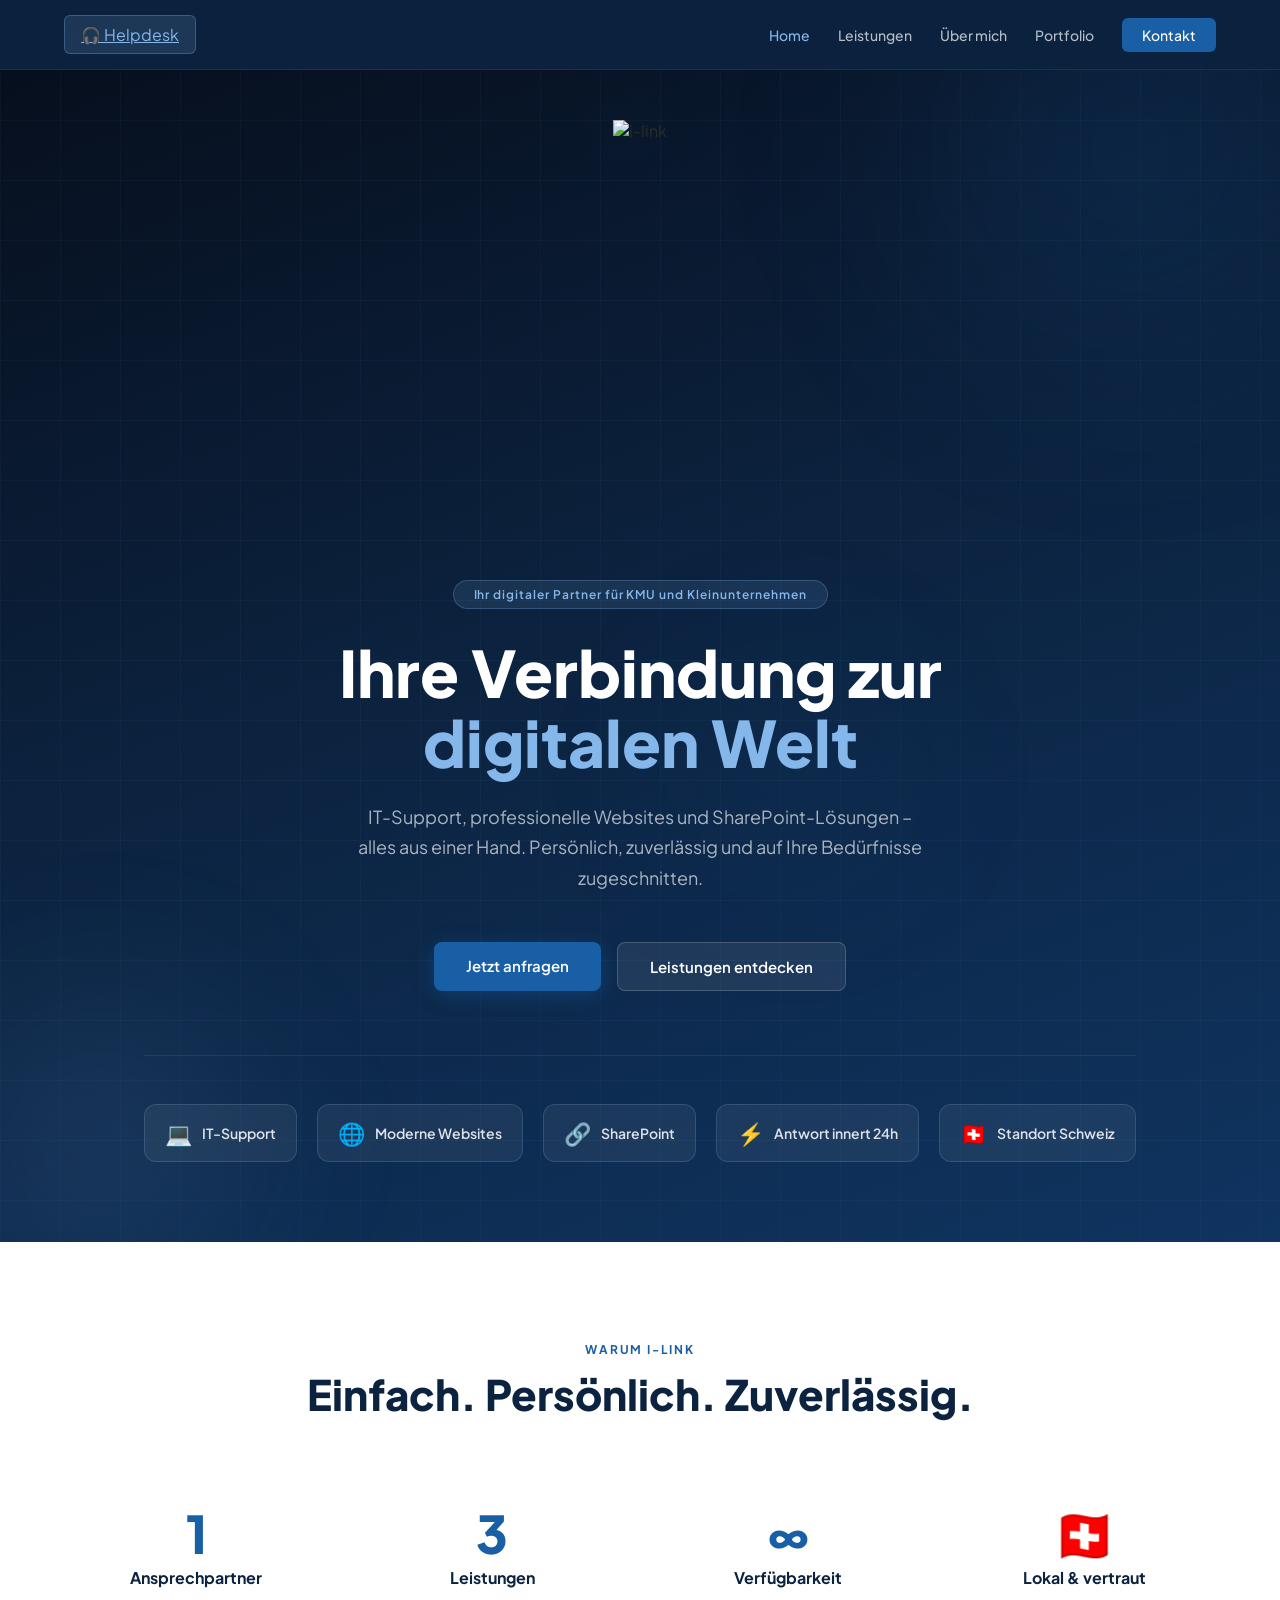
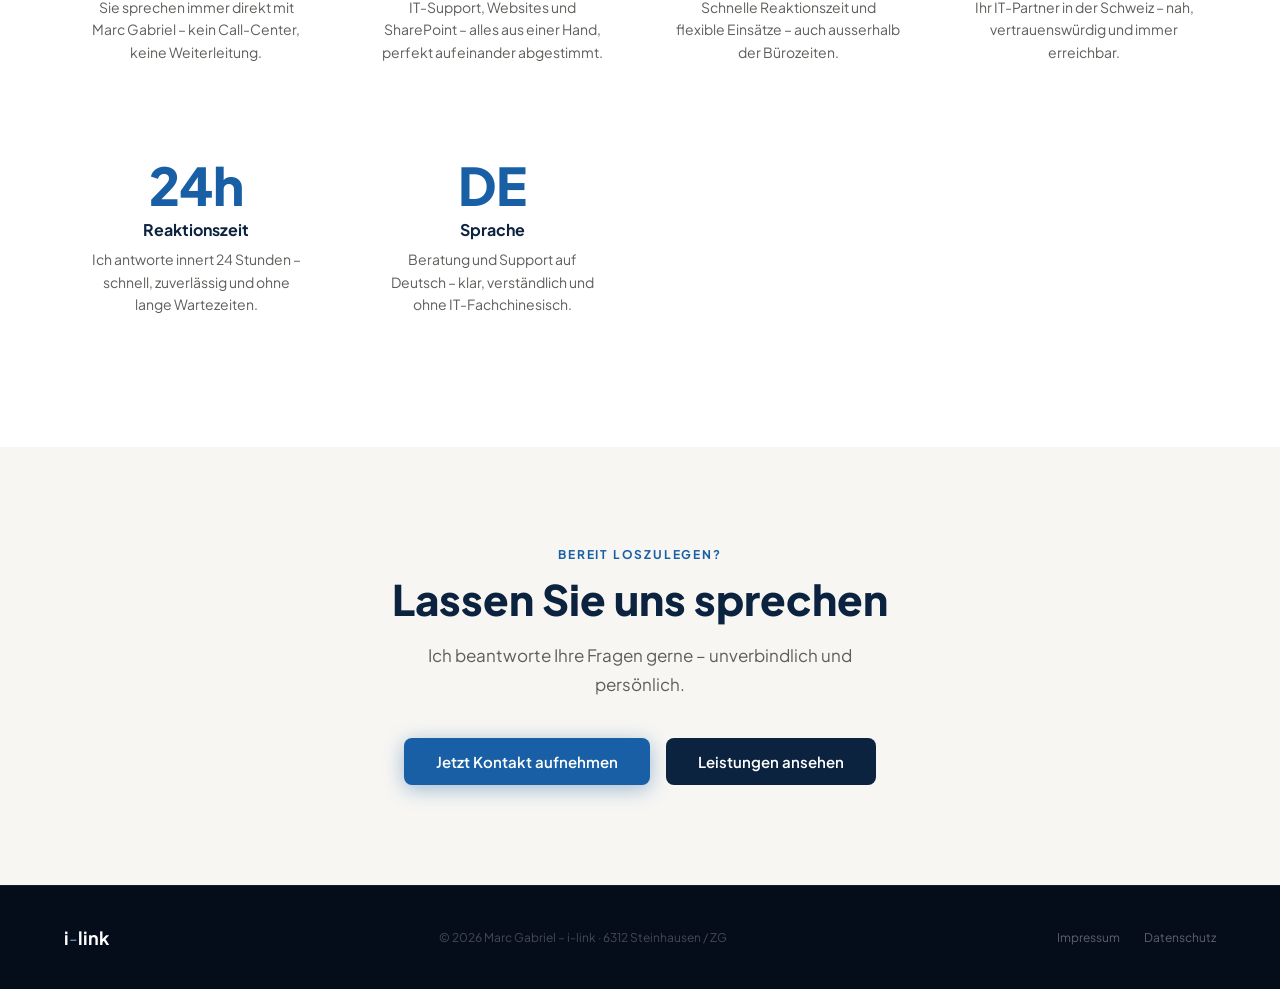
==== commit c232fe30: "Add files via upload" ====
--- a/index.html
+++ b/index.html
@@ -158,7 +158,7 @@
 
   <!-- LOGO PROMINENT -->
   <div class="hero-logo">
-    <img src="Horizontal_Dark.jpg" alt="i-link" style="filter: drop-shadow(0 0 40px rgba(133,183,235,0.5));">
+    <img src="logo_white.png" alt="i-link" style="height:420px;width:auto;max-width:90vw;filter: drop-shadow(0 0 40px rgba(133,183,235,0.4));">
   </div>
 
   <div class="hero-badge">Ihr digitaler Partner für KMU und Kleinunternehmen</div>
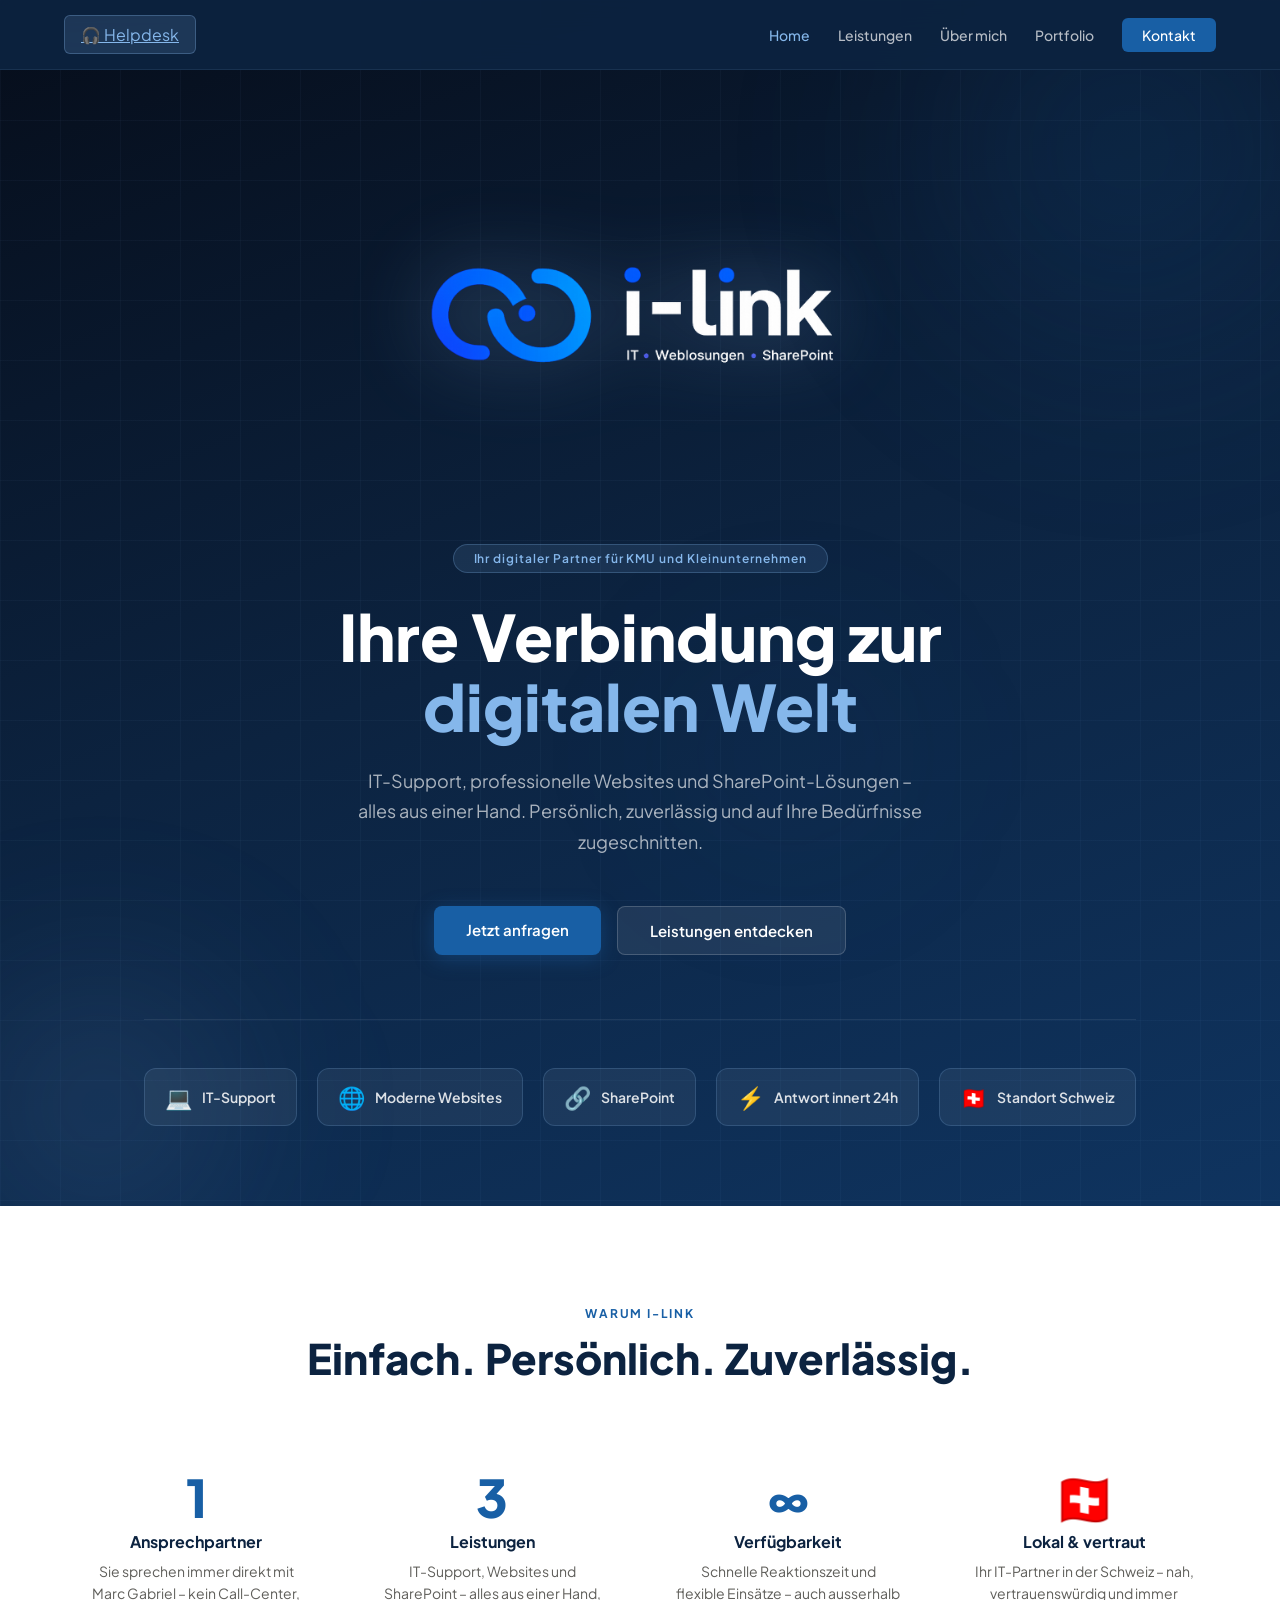
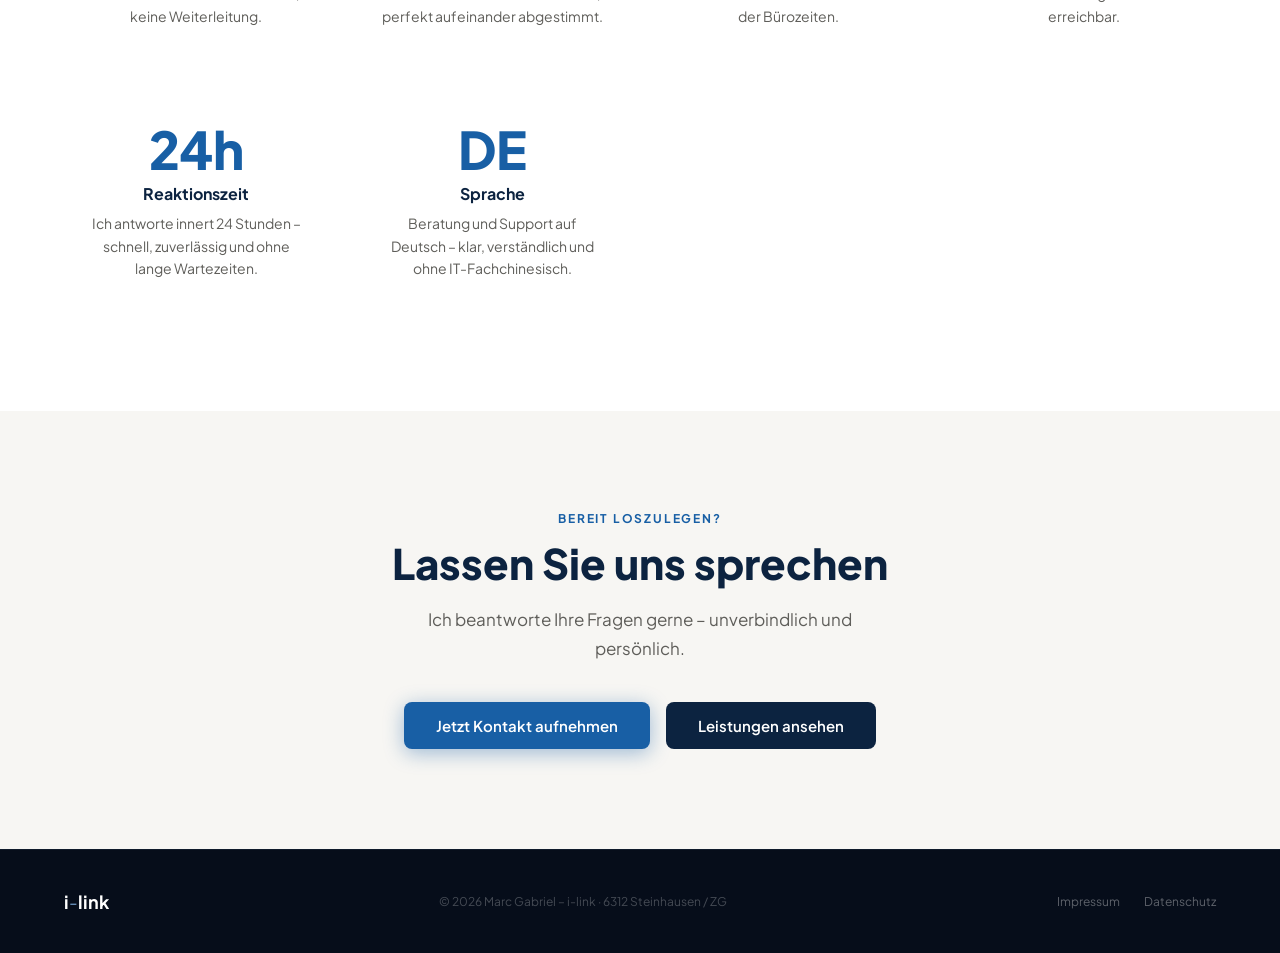
==== commit 40692300: "Add files via upload" ====
--- a/index.html
+++ b/index.html
@@ -32,7 +32,7 @@
     @keyframes float { 0%,100% { transform: translateY(0) scale(1); } 50% { transform: translateY(-30px) scale(1.05); } }
 
     .hero-logo {
-      margin-bottom: 40px;
+      margin-bottom: 4px;
       animation: fadeSlideDown 0.9s ease 0.2s both;
       position: relative; z-index: 1;
     }
